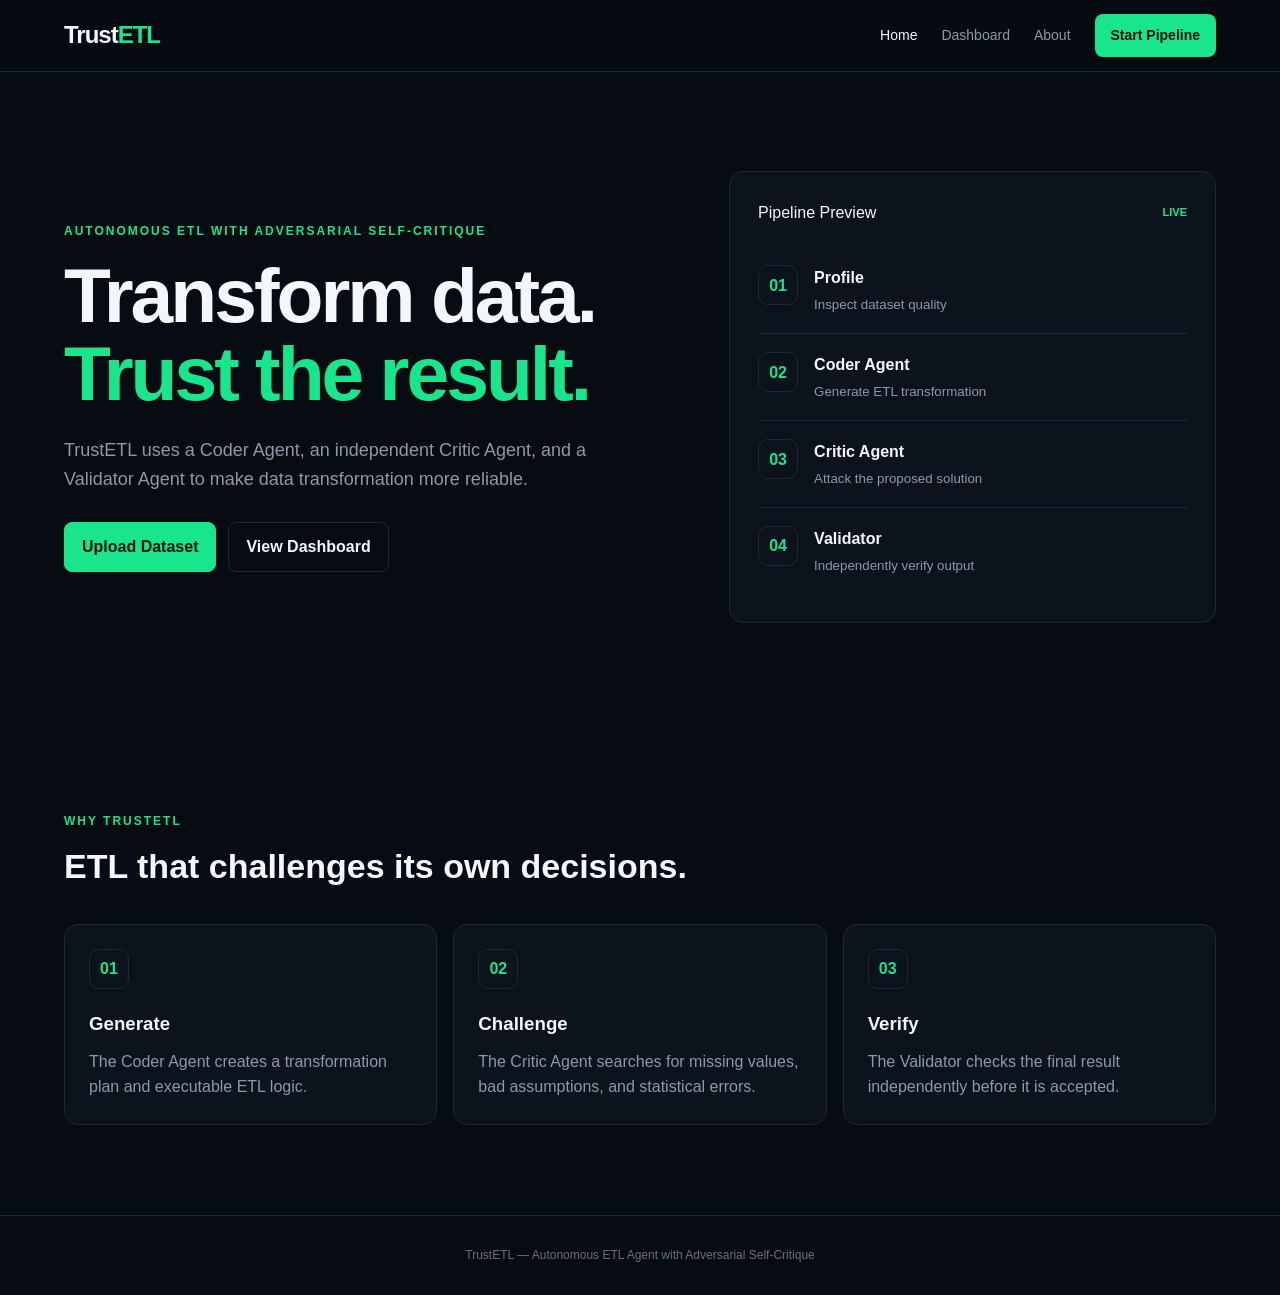
==== index.html @ 8226a9a9 "EDI project Frontend" ====
<!DOCTYPE html>
<html lang="en">
<head>
    <meta charset="UTF-8">
    <meta name="viewport" content="width=device-width, initial-scale=1.0">
    <title>TrustETL | Home</title>
    <link rel="stylesheet" href="css/style.css">
</head>
<body>
    <nav class="navbar">
        <a class="brand" href="index.html">Trust<span>ETL</span></a>
        <div class="nav-links">
            <a href="index.html" class="active">Home</a>
            <a href="dashboard.html">Dashboard</a>
            <a href="about.html">About</a>
            <a href="upload.html" class="nav-button">Start Pipeline</a>
        </div>
    </nav>

    <main class="container">
        <section class="hero">
            <div class="hero-content">
                <p class="eyebrow">AUTONOMOUS ETL WITH ADVERSARIAL SELF-CRITIQUE</p>
                <h1>Transform data.<br><span>Trust the result.</span></h1>
                <p class="hero-text">
                    TrustETL uses a Coder Agent, an independent Critic Agent,
                    and a Validator Agent to make data transformation more reliable.
                </p>
                <div class="button-row">
                    <a href="upload.html" class="button primary">Upload Dataset</a>
                    <a href="dashboard.html" class="button secondary">View Dashboard</a>
                </div>
            </div>

            <div class="pipeline-preview card">
                <div class="card-header">
                    <span>Pipeline Preview</span>
                    <span class="status-dot">LIVE</span>
                </div>
                <div class="pipeline-step">
                    <span class="step-number">01</span>
                    <div><strong>Profile</strong><small>Inspect dataset quality</small></div>
                </div>
                <div class="pipeline-step">
                    <span class="step-number">02</span>
                    <div><strong>Coder Agent</strong><small>Generate ETL transformation</small></div>
                </div>
                <div class="pipeline-step">
                    <span class="step-number">03</span>
                    <div><strong>Critic Agent</strong><small>Attack the proposed solution</small></div>
                </div>
                <div class="pipeline-step">
                    <span class="step-number">04</span>
                    <div><strong>Validator</strong><small>Independently verify output</small></div>
                </div>
            </div>
        </section>

        <section class="section">
            <div class="section-heading">
                <p class="eyebrow">WHY TRUSTETL</p>
                <h2>ETL that challenges its own decisions.</h2>
            </div>
            <div class="feature-grid">
                <article class="card feature-card">
                    <div class="icon">01</div>
                    <h3>Generate</h3>
                    <p>The Coder Agent creates a transformation plan and executable ETL logic.</p>
                </article>
                <article class="card feature-card">
                    <div class="icon">02</div>
                    <h3>Challenge</h3>
                    <p>The Critic Agent searches for missing values, bad assumptions, and statistical errors.</p>
                </article>
                <article class="card feature-card">
                    <div class="icon">03</div>
                    <h3>Verify</h3>
                    <p>The Validator checks the final result independently before it is accepted.</p>
                </article>
            </div>
        </section>
    </main>

    <footer class="footer">TrustETL — Autonomous ETL Agent with Adversarial Self-Critique</footer>
    <script src="js/script.js"></script>
</body>
</html>
---- css/style.css ----
/* =========================================================
   TrustETL - Main Stylesheet
   Human-readable student project version
   ========================================================= */

/* ---------- Basic reset ---------- */
* {
    box-sizing: border-box;
    margin: 0;
    padding: 0;
}

:root {
    --background: #070b12;
    --surface: #0d131d;
    --surface-light: #111a26;
    --border: #1d2938;
    --text: #f3f7fb;
    --muted: #8c99a8;
    --accent: #19e68c;
    --accent-dark: #0d9f61;
    --danger: #ff5f67;
    --warning: #f5bd4f;
}

body {
    background: var(--background);
    color: var(--text);
    font-family: Arial, Helvetica, sans-serif;
    line-height: 1.6;
}

a {
    color: inherit;
    text-decoration: none;
}

button,
input {
    font: inherit;
}

/* ---------- Navigation ---------- */
.navbar {
    min-height: 72px;
    padding: 0 5%;
    border-bottom: 1px solid var(--border);
    display: flex;
    align-items: center;
    justify-content: space-between;
    background: rgba(7, 11, 18, 0.96);
    position: sticky;
    top: 0;
    z-index: 10;
}

.brand {
    font-size: 24px;
    font-weight: 800;
    letter-spacing: -1px;
}

.brand span {
    color: var(--accent);
}

.nav-links {
    display: flex;
    align-items: center;
    gap: 24px;
}

.nav-links a {
    color: var(--muted);
    font-size: 14px;
}

.nav-links a:hover,
.nav-links a.active {
    color: var(--text);
}

.nav-links .nav-button {
    color: #03130c;
    background: var(--accent);
    padding: 10px 16px;
    border-radius: 8px;
    font-weight: 700;
}

/* ---------- General layout ---------- */
.container {
    width: min(1180px, 90%);
    margin: 0 auto;
}

.container.narrow {
    width: min(900px, 90%);
}

.hero {
    min-height: 650px;
    display: grid;
    grid-template-columns: 1.1fr 0.9fr;
    align-items: center;
    gap: 70px;
}

.hero h1,
.page-hero h1 {
    font-size: clamp(44px, 6vw, 78px);
    line-height: 1.02;
    letter-spacing: -3px;
    margin: 14px 0 24px;
}

.hero h1 span {
    color: var(--accent);
}

.hero-text {
    max-width: 650px;
    color: var(--muted);
    font-size: 18px;
}

.eyebrow {
    color: var(--accent);
    font-size: 12px;
    font-weight: 800;
    letter-spacing: 2px;
}

.button-row {
    display: flex;
    flex-wrap: wrap;
    gap: 12px;
    margin-top: 28px;
}

.button {
    display: inline-flex;
    align-items: center;
    justify-content: center;
    border: 1px solid var(--border);
    border-radius: 8px;
    padding: 11px 17px;
    cursor: pointer;
    font-weight: 700;
    transition: 0.2s ease;
}

.button:hover {
    transform: translateY(-1px);
}

.button.primary {
    background: var(--accent);
    color: #03130c;
    border-color: var(--accent);
}

.button.secondary {
    background: transparent;
    color: var(--text);
}

.button.disabled {
    opacity: 0.45;
    pointer-events: none;
}

.card {
    background: var(--surface);
    border: 1px solid var(--border);
    border-radius: 14px;
    padding: 24px;
}

.card h2,
.card h3 {
    margin-bottom: 10px;
}

.muted {
    color: var(--muted);
}

.section {
    margin: 90px 0;
}

.section-heading {
    margin-bottom: 30px;
}

.section-heading h2 {
    font-size: 34px;
    margin-top: 8px;
}

/* ---------- Home page ---------- */
.pipeline-preview {
    padding: 28px;
}

.card-header {
    display: flex;
    justify-content: space-between;
    align-items: center;
    gap: 16px;
    margin-bottom: 22px;
}

.status-dot {
    color: var(--accent);
    font-size: 11px;
    font-weight: 800;
}

.pipeline-step {
    display: flex;
    gap: 16px;
    padding: 18px 0;
    border-bottom: 1px solid var(--border);
}

.pipeline-step:last-child {
    border-bottom: 0;
}

.pipeline-step small,
.mini-status small,
.check-row small,
.lineage-item small {
    display: block;
    color: var(--muted);
    margin-top: 3px;
}

.step-number,
.icon,
.flow-icon,
.lineage-number {
    width: 40px;
    height: 40px;
    flex: 0 0 40px;
    border: 1px solid var(--border);
    border-radius: 10px;
    display: grid;
    place-items: center;
    color: var(--accent);
    font-weight: 800;
}

.stats-grid {
    display: grid;
    grid-template-columns: repeat(4, 1fr);
    gap: 14px;
}

.stat-card {
    padding: 24px;
    border: 1px solid var(--border);
    border-radius: 12px;
    background: var(--surface);
}

.stat-card strong {
    display: block;
    font-size: 30px;
    margin-bottom: 4px;
}

.stat-card span {
    color: var(--muted);
    font-size: 13px;
}

.feature-grid {
    display: grid;
    grid-template-columns: repeat(3, 1fr);
    gap: 16px;
}

.feature-card .icon {
    margin-bottom: 20px;
}

.feature-card p {
    color: var(--muted);
}

/* ---------- Dashboard ---------- */
.dashboard-layout {
    display: grid;
    grid-template-columns: 230px 1fr;
    min-height: calc(100vh - 72px);
}

.sidebar {
    padding: 30px 18px;
    border-right: 1px solid var(--border);
    background: #090e16;
}

.sidebar-label {
    color: #5f6b79;
    font-size: 10px;
    font-weight: 800;
    letter-spacing: 1.5px;
    margin: 20px 10px 8px;
}

.sidebar-link {
    display: block;
    padding: 10px 12px;
    color: var(--muted);
    border-radius: 7px;
    font-size: 14px;
}

.sidebar-link:hover,
.sidebar-link.active {
    color: var(--text);
    background: var(--surface-light);
}

.sidebar-link.active {
    box-shadow: inset 2px 0 var(--accent);
}

.dashboard-content {
    width: min(1200px, 100%);
    padding: 40px;
}

.page-title {
    display: flex;
    align-items: center;
    justify-content: space-between;
    gap: 20px;
    margin-bottom: 30px;
}

.page-title h1 {
    font-size: 36px;
    margin-top: 4px;
}

.two-column {
    display: grid;
    grid-template-columns: repeat(2, 1fr);
    gap: 16px;
    margin: 24px 0;
}

.progress {
    height: 7px;
    background: #182230;
    border-radius: 20px;
    overflow: hidden;
    margin: 18px 0 8px;
}

.progress-bar {
    height: 100%;
    background: var(--accent);
}

.badge {
    display: inline-block;
    padding: 4px 8px;
    border-radius: 5px;
    font-size: 10px;
    font-weight: 800;
    letter-spacing: 0.5px;
}

.badge.success {
    background: rgba(25, 230, 140, 0.12);
    color: var(--accent);
}

.badge.warning {
    background: rgba(245, 189, 79, 0.12);
    color: var(--warning);
}

.badge.danger {
    background: rgba(255, 95, 103, 0.12);
    color: var(--danger);
}

.text-link {
    color: var(--accent);
    font-weight: 700;
    font-size: 13px;
}

.mini-status,
.check-row,
.activity-row,
.result-row {
    display: flex;
    align-items: center;
    gap: 12px;
    padding: 13px 0;
    border-bottom: 1px solid var(--border);
}

.mini-status:last-child,
.check-row:last-child,
.activity-row:last-child {
    border-bottom: 0;
}

.status-check,
.check-row > span {
    color: var(--accent);
    font-weight: 800;
}

.activity-row time {
    margin-left: auto;
    color: var(--muted);
    font-size: 12px;
}

.activity-row > span {
    color: var(--accent);
}

/* ---------- Tables ---------- */
.table-wrap {
    overflow-x: auto;
}

table {
    width: 100%;
    border-collapse: collapse;
}

th,
td {
    padding: 14px 10px;
    text-align: left;
    border-bottom: 1px solid var(--border);
    white-space: nowrap;
}

th {
    color: var(--muted);
    font-size: 11px;
    text-transform: uppercase;
    letter-spacing: 0.8px;
}

td small {
    color: var(--muted);
}

/* ---------- Upload ---------- */
.page-hero {
    text-align: center;
    padding: 80px 0 40px;
}

.page-hero h1 {
    font-size: 58px;
}

.page-hero > p:last-child {
    color: var(--muted);
    font-size: 17px;
}

.upload-card {
    margin-bottom: 80px;
}

.drop-zone {
    border: 1px dashed #344254;
    border-radius: 12px;
    text-align: center;
    padding: 70px 30px;
    transition: 0.2s ease;
}

.drop-zone.dragging,
.drop-zone:hover {
    border-color: var(--accent);
    background: rgba(25, 230, 140, 0.03);
}

.upload-icon {
    font-size: 40px;
    color: var(--accent);
    margin-bottom: 10px;
}

.drop-zone p {
    color: var(--muted);
}

.file-help {
    margin-top: 20px;
    font-size: 12px;
}

.selected-file {
    display: flex;
    justify-content: space-between;
    align-items: center;
    margin-top: 18px;
    padding: 15px;
    border: 1px solid var(--border);
    border-radius: 8px;
}

.selected-file small {
    display: block;
    color: var(--muted);
}

.hidden {
    display: none !important;
}

/* ---------- Pipeline ---------- */
.pipeline-card {
    max-width: 800px;
}

.flow-step {
    display: flex;
    align-items: center;
    gap: 18px;
}

.flow-step strong {
    display: block;
    font-size: 17px;
}

.flow-step small {
    color: var(--muted);
}

.flow-line {
    width: 2px;
    height: 28px;
    background: var(--border);
    margin-left: 19px;
}

.decision {
    display: flex;
    align-items: center;
    gap: 10px;
    margin: 20px 0;
    padding-left: 58px;
    flex-wrap: wrap;
    color: var(--muted);
}

/* ---------- Code ---------- */
.code-block {
    background: #060a10;
    border: 1px solid var(--border);
    border-radius: 9px;
    padding: 22px;
    overflow-x: auto;
    color: #d9e5ef;
    font-family: Consolas, "Courier New", monospace;
    font-size: 13px;
    line-height: 1.8;
}

/* ---------- Critic ---------- */
.issue {
    border: 1px solid var(--border);
    border-radius: 10px;
    padding: 18px;
    margin-top: 12px;
}

.issue.high {
    border-left: 3px solid var(--danger);
}

.issue.medium {
    border-left: 3px solid var(--warning);
}

.issue h3 {
    margin-top: 10px;
}

.issue p {
    color: var(--muted);
}

/* ---------- Validator ---------- */
.validation-grid {
    display: grid;
    grid-template-columns: 0.8fr 1.2fr;
    gap: 16px;
}

.validation-score {
    display: flex;
    flex-direction: column;
    justify-content: center;
    min-height: 250px;
}

.validation-score strong {
    font-size: 70px;
    color: var(--accent);
    line-height: 1;
    margin: 20px 0;
}

/* ---------- Lineage ---------- */
.lineage {
    max-width: 800px;
}

.lineage-item {
    display: flex;
    align-items: center;
    gap: 18px;
}

.lineage-item.final .lineage-number {
    border-color: var(--accent);
    background: rgba(25, 230, 140, 0.08);
}

.lineage-arrow {
    color: #506071;
    margin: 10px 0 10px 17px;
}

/* ---------- Report ---------- */
.report-header {
    display: flex;
    justify-content: space-between;
    align-items: center;
}

.report-score {
    text-align: center;
}

.report-score strong {
    display: block;
    font-size: 50px;
    color: var(--accent);
    line-height: 1;
}

.report-score span {
    color: var(--muted);
    font-size: 12px;
}

.clean-list {
    list-style: none;
}

.clean-list li {
    padding: 10px 0;
    border-bottom: 1px solid var(--border);
}

.clean-list li::before {
    content: "✓";
    color: var(--accent);
    margin-right: 10px;
}

.result-row:last-child {
    border-bottom: 0;
}

.result-row strong {
    margin-left: auto;
    color: var(--accent);
}

/* ---------- Footer ---------- */
.footer {
    padding: 30px 5%;
    text-align: center;
    color: #657180;
    border-top: 1px solid var(--border);
    margin-top: 70px;
    font-size: 12px;
}

/* ---------- Responsive design ---------- */
@media (max-width: 900px) {
    .hero,
    .two-column,
    .validation-grid {
        grid-template-columns: 1fr;
    }

    .stats-grid {
        grid-template-columns: repeat(2, 1fr);
    }

    .feature-grid {
        grid-template-columns: 1fr;
    }

    .dashboard-layout {
        grid-template-columns: 1fr;
    }

    .sidebar {
        display: none;
    }

    .dashboard-content {
        padding: 28px 5%;
    }
}

@media (max-width: 600px) {
    .navbar {
        padding: 14px 5%;
        align-items: flex-start;
    }

    .nav-links {
        gap: 10px;
        flex-wrap: wrap;
        justify-content: flex-end;
    }

    .nav-links a:not(.nav-button) {
        display: none;
    }

    .hero {
        min-height: auto;
        padding: 70px 0;
    }

    .hero h1,
    .page-hero h1 {
        font-size: 45px;
    }

    .stats-grid {
        grid-template-columns: 1fr 1fr;
    }

    .page-title {
        align-items: flex-start;
        flex-direction: column;
    }

    .report-header {
        align-items: flex-start;
        flex-direction: column;
        gap: 25px;
    }
}

/* ---------- Print ---------- */
@media print {
    .navbar,
    .sidebar,
    .button,
    .footer {
        display: none !important;
    }

    .dashboard-layout {
        display: block;
    }

    .dashboard-content {
        padding: 0;
    }

    body {
        background: white;
        color: black;
    }

    .card,
    .stat-card {
        border-color: #ddd;
        background: white;
    }
}
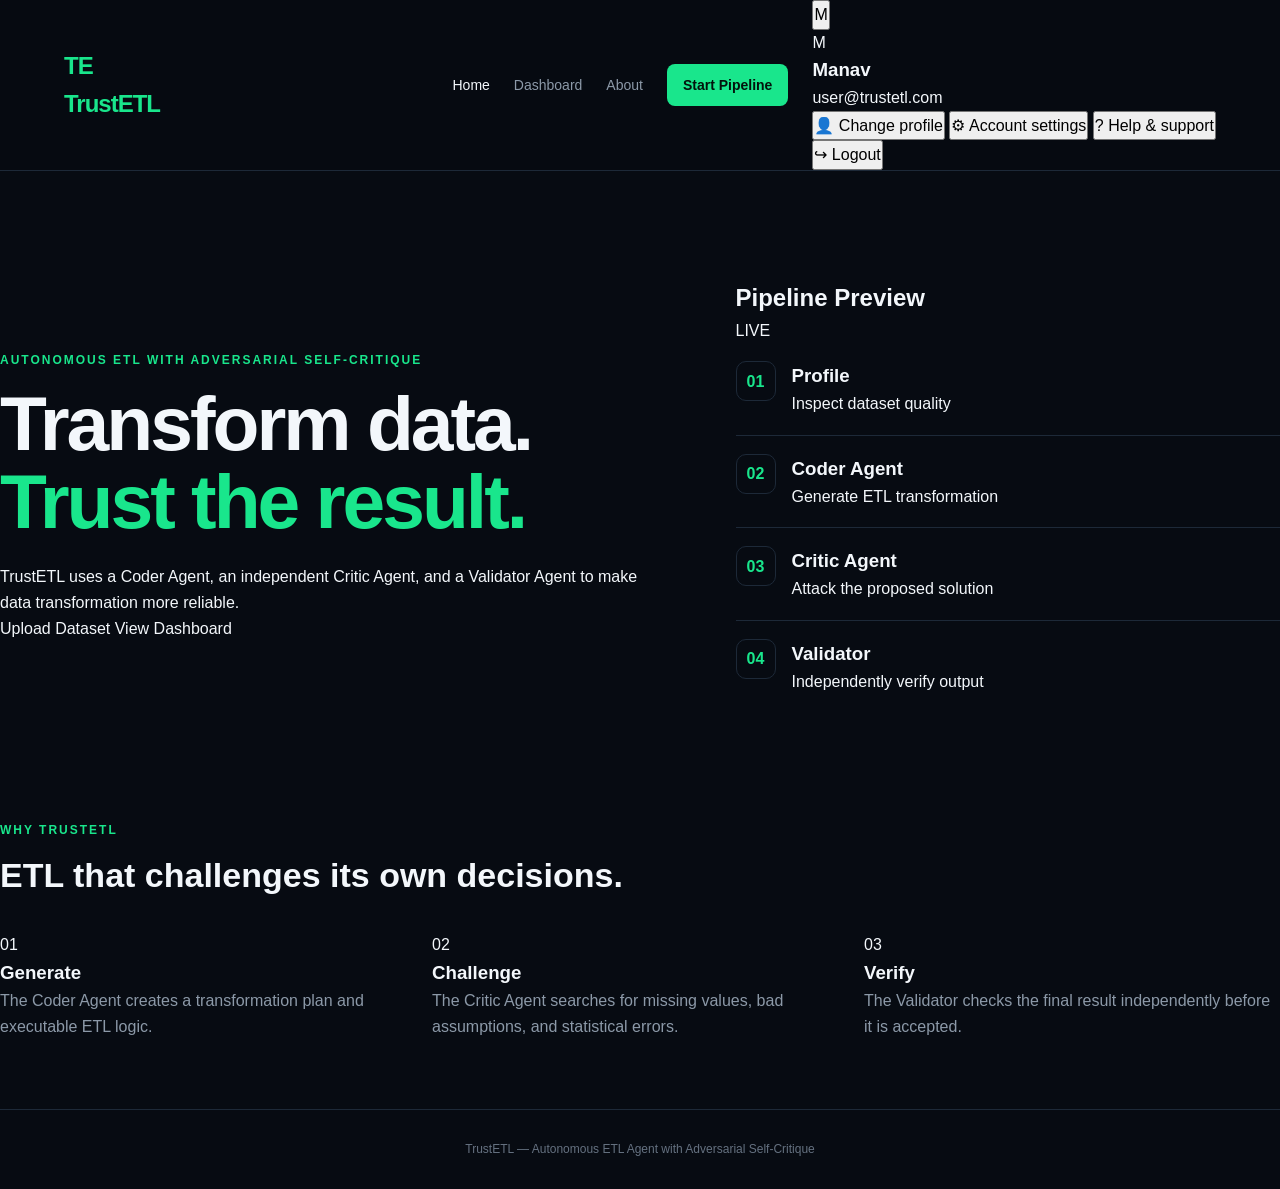
==== commit c9d13066: "Revamp Navbar and Enhance Main Page Layout for Improved User Experience" ====
--- a/index.html
+++ b/index.html
@@ -1,87 +1,476 @@
 <!DOCTYPE html>
 <html lang="en">
+
 <head>
     <meta charset="UTF-8">
     <meta name="viewport" content="width=device-width, initial-scale=1.0">
+
     <title>TrustETL | Home</title>
+
     <link rel="stylesheet" href="css/style.css">
 </head>
+
 <body>
-    <nav class="navbar">
-        <a class="brand" href="index.html">Trust<span>ETL</span></a>
-        <div class="nav-links">
-            <a href="index.html" class="active">Home</a>
-            <a href="dashboard.html">Dashboard</a>
-            <a href="about.html">About</a>
-            <a href="upload.html" class="nav-button">Start Pipeline</a>
-        </div>
-    </nav>
-
-    <main class="container">
+
+    
+
+   <div class="ai-background">
+
+    <div class="bg-grid"></div>
+
+    <div class="bg-orb orb-one"></div>
+    <div class="bg-orb orb-two"></div>
+
+    <div class="data-particle particle-1"></div>
+    <div class="data-particle particle-2"></div>
+    <div class="data-particle particle-3"></div>
+    <div class="data-particle particle-4"></div>
+    <div class="data-particle particle-5"></div>
+    <div class="data-particle particle-6"></div>
+    <div class="data-particle particle-7"></div>
+    <div class="data-particle particle-8"></div>
+
+</div>
+    <!-- ================================
+         NAVBAR
+    ================================= -->
+
+    <header class="navbar">
+
+        <!-- TRUSTETL LOGO -->
+
+        <a href="index.html" class="brand">
+
+            <div class="brand-logo">
+                <span>TE</span>
+            </div>
+
+            <span class="brand-name">
+                TrustETL
+            </span>
+
+        </a>
+
+
+        <!-- NAVIGATION -->
+
+        <nav class="nav-links">
+
+            <a href="index.html" class="active">
+                Home
+            </a>
+
+            <a href="dashboard.html">
+                Dashboard
+            </a>
+
+            <a href="about.html">
+                About
+            </a>
+
+            <a href="upload.html" class="nav-button">
+                Start Pipeline
+            </a>
+
+
+            <!-- PROFILE -->
+
+            <div class="profile-container">
+
+                <button
+                    class="profile-button"
+                    id="profileButton"
+                    aria-label="Open profile">
+
+                    M
+
+                </button>
+
+
+                <!-- PROFILE DROPDOWN -->
+
+                <div
+                    class="profile-menu"
+                    id="profileMenu">
+
+                    <div class="profile-header">
+
+                        <div
+                            class="profile-large"
+                            id="profileLarge">
+
+                            M
+
+                        </div>
+
+
+                        <div class="profile-details">
+
+                            <h3 id="profileName">
+                                Manav
+                            </h3>
+
+                            <p id="profileEmail">
+                                user@trustetl.com
+                            </p>
+
+                        </div>
+
+                    </div>
+
+
+                    <div class="menu-divider"></div>
+
+
+                    <!-- CHANGE PROFILE -->
+
+                    <button
+                        class="profile-item"
+                        id="changeProfile">
+
+                        <span class="item-icon">
+                            👤
+                        </span>
+
+                        <span>
+                            Change profile
+                        </span>
+
+                    </button>
+
+
+                    <!-- ACCOUNT SETTINGS -->
+
+                    <button
+                        class="profile-item"
+                        id="accountSettings">
+
+                        <span class="item-icon">
+                            ⚙
+                        </span>
+
+                        <span>
+                            Account settings
+                        </span>
+
+                    </button>
+
+
+                    <!-- HELP -->
+
+                    <button
+                        class="profile-item"
+                        id="helpSupport">
+
+                        <span class="item-icon">
+                            ?
+                        </span>
+
+                        <span>
+                            Help & support
+                        </span>
+
+                    </button>
+
+
+                    <div class="menu-divider"></div>
+
+
+                    <!-- LOGOUT -->
+
+                    <button
+                        class="profile-item logout"
+                        id="logoutButton">
+
+                        <span class="item-icon">
+                            ↪
+                        </span>
+
+                        <span>
+                            Logout
+                        </span>
+
+                    </button>
+
+                </div>
+
+
+                <!-- PROFILE IMAGE INPUT -->
+
+                <input
+                    type="file"
+                    id="profileImageInput"
+                    accept="image/png,image/jpeg,image/jpg,image/webp"
+                    hidden>
+
+            </div>
+
+        </nav>
+
+    </header>
+
+
+    <!-- ================================
+         MAIN
+    ================================= -->
+
+    <main class="main-container">
+
+
+        <!-- HERO -->
+
         <section class="hero">
+
             <div class="hero-content">
-                <p class="eyebrow">AUTONOMOUS ETL WITH ADVERSARIAL SELF-CRITIQUE</p>
-                <h1>Transform data.<br><span>Trust the result.</span></h1>
-                <p class="hero-text">
-                    TrustETL uses a Coder Agent, an independent Critic Agent,
-                    and a Validator Agent to make data transformation more reliable.
+
+                <p class="eyebrow">
+                    AUTONOMOUS ETL WITH ADVERSARIAL SELF-CRITIQUE
                 </p>
-                <div class="button-row">
-                    <a href="upload.html" class="button primary">Upload Dataset</a>
-                    <a href="dashboard.html" class="button secondary">View Dashboard</a>
-                </div>
-            </div>
-
-            <div class="pipeline-preview card">
-                <div class="card-header">
-                    <span>Pipeline Preview</span>
-                    <span class="status-dot">LIVE</span>
-                </div>
+
+
+                <h1>
+
+                    Transform data.
+                    <br>
+
+                    <span>
+                        Trust the result.
+                    </span>
+
+                </h1>
+
+
+                <p class="hero-description">
+
+                    TrustETL uses a Coder Agent,
+                    an independent Critic Agent,
+                    and a Validator Agent to make
+                    data transformation more reliable.
+
+                </p>
+
+
+                <div class="hero-buttons">
+
+                    <a
+                        href="upload.html"
+                        class="primary-button">
+
+                        Upload Dataset
+
+                    </a>
+
+
+                    <a
+                        href="dashboard.html"
+                        class="secondary-button">
+
+                        View Dashboard
+
+                    </a>
+
+                </div>
+
+            </div>
+
+
+            <!-- PIPELINE -->
+
+            <div class="pipeline-card">
+
+                <div class="pipeline-header">
+
+                    <h2>
+                        Pipeline Preview
+                    </h2>
+
+                    <span class="live-status">
+                        LIVE
+                    </span>
+
+                </div>
+
+
                 <div class="pipeline-step">
-                    <span class="step-number">01</span>
-                    <div><strong>Profile</strong><small>Inspect dataset quality</small></div>
-                </div>
+
+                    <div class="step-number">
+                        01
+                    </div>
+
+                    <div class="step-content">
+
+                        <h3>
+                            Profile
+                        </h3>
+
+                        <p>
+                            Inspect dataset quality
+                        </p>
+
+                    </div>
+
+                </div>
+
+
                 <div class="pipeline-step">
-                    <span class="step-number">02</span>
-                    <div><strong>Coder Agent</strong><small>Generate ETL transformation</small></div>
-                </div>
+
+                    <div class="step-number">
+                        02
+                    </div>
+
+                    <div class="step-content">
+
+                        <h3>
+                            Coder Agent
+                        </h3>
+
+                        <p>
+                            Generate ETL transformation
+                        </p>
+
+                    </div>
+
+                </div>
+
+
                 <div class="pipeline-step">
-                    <span class="step-number">03</span>
-                    <div><strong>Critic Agent</strong><small>Attack the proposed solution</small></div>
-                </div>
+
+                    <div class="step-number">
+                        03
+                    </div>
+
+                    <div class="step-content">
+
+                        <h3>
+                            Critic Agent
+                        </h3>
+
+                        <p>
+                            Attack the proposed solution
+                        </p>
+
+                    </div>
+
+                </div>
+
+
                 <div class="pipeline-step">
-                    <span class="step-number">04</span>
-                    <div><strong>Validator</strong><small>Independently verify output</small></div>
-                </div>
-            </div>
+
+                    <div class="step-number">
+                        04
+                    </div>
+
+                    <div class="step-content">
+
+                        <h3>
+                            Validator
+                        </h3>
+
+                        <p>
+                            Independently verify output
+                        </p>
+
+                    </div>
+
+                </div>
+
+            </div>
+
         </section>
 
-        <section class="section">
+
+        <!-- FEATURES -->
+
+        <section class="features-section">
+
             <div class="section-heading">
-                <p class="eyebrow">WHY TRUSTETL</p>
-                <h2>ETL that challenges its own decisions.</h2>
-            </div>
+
+                <p class="eyebrow">
+                    WHY TRUSTETL
+                </p>
+
+                <h2>
+                    ETL that challenges its own decisions.
+                </h2>
+
+            </div>
+
+
             <div class="feature-grid">
-                <article class="card feature-card">
-                    <div class="icon">01</div>
-                    <h3>Generate</h3>
-                    <p>The Coder Agent creates a transformation plan and executable ETL logic.</p>
-                </article>
-                <article class="card feature-card">
-                    <div class="icon">02</div>
-                    <h3>Challenge</h3>
-                    <p>The Critic Agent searches for missing values, bad assumptions, and statistical errors.</p>
-                </article>
-                <article class="card feature-card">
-                    <div class="icon">03</div>
-                    <h3>Verify</h3>
-                    <p>The Validator checks the final result independently before it is accepted.</p>
-                </article>
-            </div>
+
+                <div class="feature-card">
+
+                    <div class="feature-number">
+                        01
+                    </div>
+
+                    <h3>
+                        Generate
+                    </h3>
+
+                    <p>
+                        The Coder Agent creates a transformation
+                        plan and executable ETL logic.
+                    </p>
+
+                </div>
+
+
+                <div class="feature-card">
+
+                    <div class="feature-number">
+                        02
+                    </div>
+
+                    <h3>
+                        Challenge
+                    </h3>
+
+                    <p>
+                        The Critic Agent searches for missing
+                        values, bad assumptions, and statistical errors.
+                    </p>
+
+                </div>
+
+
+                <div class="feature-card">
+
+                    <div class="feature-number">
+                        03
+                    </div>
+
+                    <h3>
+                        Verify
+                    </h3>
+
+                    <p>
+                        The Validator checks the final result
+                        independently before it is accepted.
+                    </p>
+
+                </div>
+
+            </div>
+
         </section>
+
     </main>
 
-    <footer class="footer">TrustETL — Autonomous ETL Agent with Adversarial Self-Critique</footer>
+
+    <!-- FOOTER -->
+
+    <footer class="footer">
+
+        TrustETL — Autonomous ETL Agent with Adversarial Self-Critique
+
+    </footer>
+
+
+    <!-- JAVASCRIPT -->
+
     <script src="js/script.js"></script>
+
 </body>
-</html>
+
+</html>
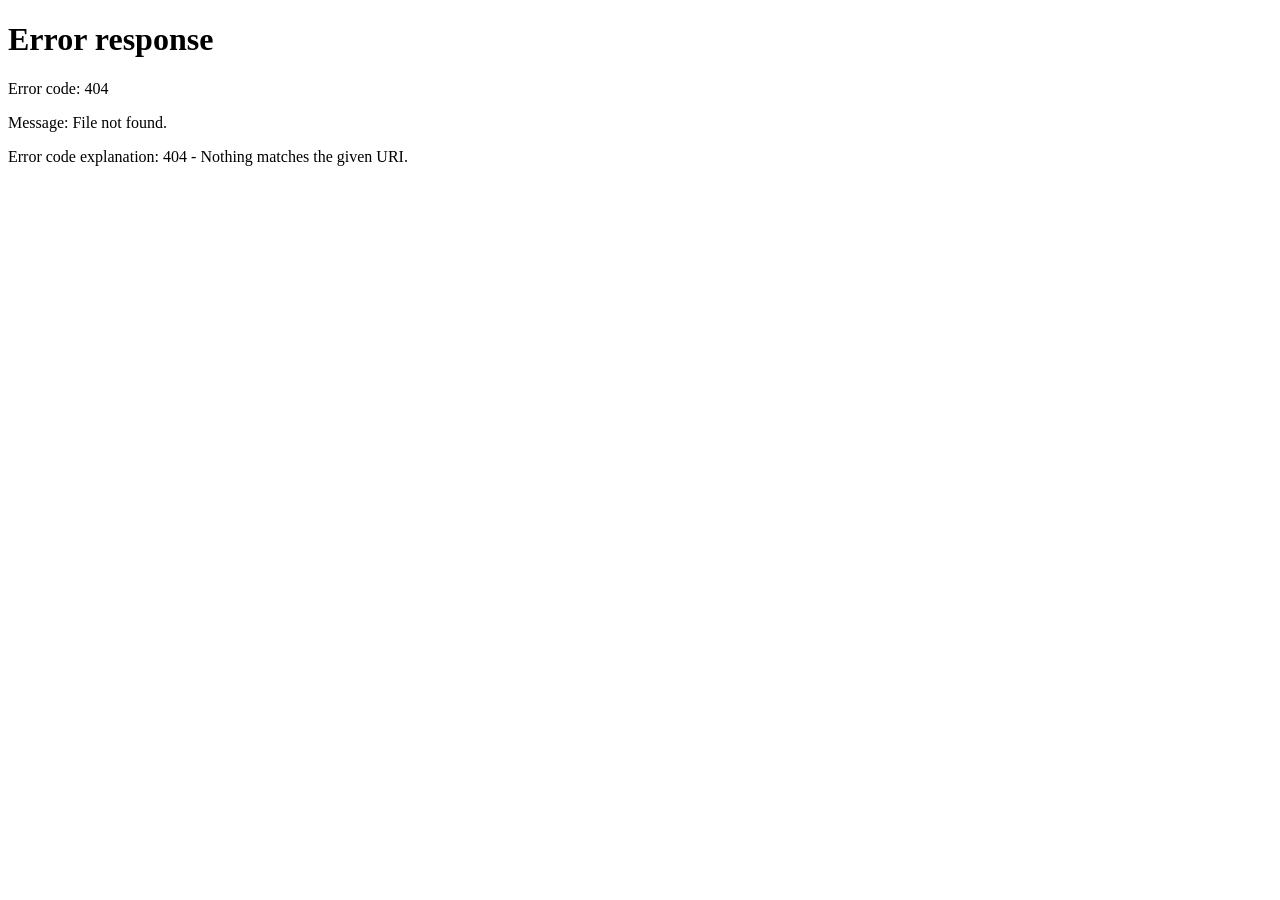
==== commit ee08cba2: "Update TrustETL interface" ====
--- a/index.html
+++ b/index.html
@@ -60,10 +60,6 @@
                 Home
             </a>
 
-            <a href="dashboard.html">
-                Dashboard
-            </a>
-
             <a href="about.html">
                 About
             </a>
@@ -260,15 +256,6 @@
 
                     </a>
 
-
-                    <a
-                        href="dashboard.html"
-                        class="secondary-button">
-
-                        View Dashboard
-
-                    </a>
-
                 </div>
 
             </div>
--- a/css/style.css
+++ b/css/style.css
@@ -1,407 +1,4574 @@
+    /* =========================================================
+    TrustETL - Main Stylesheet
+    Human-readable student project version
+    ========================================================= */
+
+    /* ---------- Basic reset ---------- */
+    * {
+        box-sizing: border-box;
+        margin: 0;
+        padding: 0;
+    }
+
+    :root {
+        --background: #070b12;
+        --surface: #0d131d;
+        --surface-light: #111a26;
+        --border: #1d2938;
+
+        /* 1. The Clinical Scrub: Antiseptic Teal (Cleaning & Primary Accent) */
+        --accent: #008080;
+        --accent-hover: #009e9e;
+        --accent-dark: #005959;
+        --clinical-scrub: #008080;
+
+        /* 2. The Blank Slate: Sterile Gray-White (Clean Data & High Contrast Text) */
+        --text: #F5F5F7;
+        --blank-slate: #F5F5F7;
+        --muted: #8c99a8;
+
+        /* 3. The Raw Chaos: Muddy Charcoal (Pre-cleaned Data & Surface Accents) */
+        --raw-chaos: #3C3F41;
+
+        --danger: #ff5f67;
+        --warning: #f5bd4f;
+    }
+
+    body {
+        background: var(--background);
+        color: var(--text);
+        font-family: Arial, Helvetica, sans-serif;
+        line-height: 1.6;
+    }
+
+    a {
+        color: inherit;
+        text-decoration: none;
+    }
+
+    button,
+    input {
+        font: inherit;
+    }
+
+    /* ---------- Navigation ---------- */
+    .navbar {
+        min-height: 72px;
+        padding: 0 5% 0 76px;
+        border-bottom: 1px solid var(--border);
+        display: flex;
+        align-items: center;
+        justify-content: space-between;
+        background: rgba(7, 11, 18, 0.96);
+        position: sticky;
+        top: 0;
+        z-index: 100;
+    }
+
+    .brand {
+        font-size: 24px;
+        font-weight: 800;
+        letter-spacing: -1px;
+    }
+
+    .brand span {
+        color: var(--accent);
+    }
+
+    .nav-links {
+        display: flex;
+        align-items: center;
+        gap: 24px;
+    }
+
+    .nav-links a {
+        color: var(--muted);
+        font-size: 14px;
+    }
+
+    .nav-links a:hover,
+    .nav-links a.active {
+        color: var(--text);
+    }
+
+    .nav-links .nav-button {
+        color: #ffffff;
+        background: var(--accent);
+        padding: 10px 16px;
+        border-radius: 8px;
+        font-weight: 700;
+        transition: 0.2s ease;
+    }
+
+    .nav-links .nav-button:hover {
+        background: var(--accent-hover);
+    }
+
+    /* ---------- General layout ---------- */
+    .container {
+        width: min(1180px, 90%);
+        margin: 0 auto;
+    }
+
+    .container.narrow {
+        width: min(900px, 90%);
+    }
+
+    .hero {
+        min-height: 650px;
+        display: grid;
+        grid-template-columns: 1.1fr 0.9fr;
+        align-items: center;
+        gap: 70px;
+    }
+
+    .hero h1,
+    .page-hero h1 {
+        font-size: clamp(44px, 6vw, 78px);
+        line-height: 1.02;
+        letter-spacing: -3px;
+        margin: 14px 0 24px;
+    }
+
+    .hero h1 span {
+        color: var(--accent);
+    }
+
+    .hero-text {
+        max-width: 650px;
+        color: var(--muted);
+        font-size: 18px;
+    }
+
+    .eyebrow {
+        color: var(--accent);
+        font-size: 12px;
+        font-weight: 800;
+        letter-spacing: 2px;
+    }
+
+    .button-row {
+        display: flex;
+        flex-wrap: wrap;
+        gap: 12px;
+        margin-top: 28px;
+    }
+
+    .button {
+        display: inline-flex;
+        align-items: center;
+        justify-content: center;
+        border: 1px solid var(--border);
+        border-radius: 8px;
+        padding: 11px 17px;
+        cursor: pointer;
+        font-weight: 700;
+        transition: 0.2s ease;
+    }
+
+    .button:hover {
+        transform: translateY(-1px);
+    }
+
+    .button.primary {
+        background: var(--accent);
+        color: #ffffff;
+        border-color: var(--accent);
+    }
+
+    .button.primary:hover {
+        background: var(--accent-hover);
+        border-color: var(--accent-hover);
+    }
+
+    .button.secondary {
+        background: transparent;
+        color: var(--text);
+    }
+
+    .button.disabled {
+        opacity: 0.45;
+        pointer-events: none;
+    }
+
+    .card {
+        background: var(--surface);
+        border: 1px solid var(--border);
+        border-radius: 14px;
+        padding: 24px;
+    }
+
+    .card h2,
+    .card h3 {
+        margin-bottom: 10px;
+    }
+
+    .muted {
+        color: var(--muted);
+    }
+
+    .section {
+        margin: 90px 0;
+    }
+
+    .section-heading {
+        margin-bottom: 30px;
+    }
+
+    .section-heading h2 {
+        font-size: 34px;
+        margin-top: 8px;
+    }
+
+    /* ---------- Home page ---------- */
+    .pipeline-preview {
+        padding: 28px;
+    }
+
+    .card-header {
+        display: flex;
+        justify-content: space-between;
+        align-items: center;
+        gap: 16px;
+        margin-bottom: 22px;
+    }
+
+    .status-dot {
+        color: var(--accent);
+        font-size: 11px;
+        font-weight: 800;
+    }
+
+    .pipeline-step {
+        display: flex;
+        gap: 16px;
+        padding: 18px 0;
+        border-bottom: 1px solid var(--border);
+    }
+
+    .pipeline-step:last-child {
+        border-bottom: 0;
+    }
+
+    .pipeline-step small,
+    .mini-status small,
+    .check-row small,
+    .lineage-item small {
+        display: block;
+        color: var(--muted);
+        margin-top: 3px;
+    }
+
+    .step-number,
+    .icon,
+    .flow-icon,
+    .lineage-number {
+        width: 40px;
+        height: 40px;
+        flex: 0 0 40px;
+        border: 1px solid var(--border);
+        border-radius: 10px;
+        display: grid;
+        place-items: center;
+        color: var(--accent);
+        font-weight: 800;
+    }
+
+    .stats-grid {
+        display: grid;
+        grid-template-columns: repeat(4, 1fr);
+        gap: 14px;
+    }
+
+    .stat-card {
+        padding: 24px;
+        border: 1px solid var(--border);
+        border-radius: 12px;
+        background: var(--surface);
+    }
+
+    .stat-card strong {
+        display: block;
+        font-size: 30px;
+        margin-bottom: 4px;
+    }
+
+    .stat-card span {
+        color: var(--muted);
+        font-size: 13px;
+    }
+
+    .feature-grid {
+        display: grid;
+        grid-template-columns: repeat(3, 1fr);
+        gap: 16px;
+    }
+
+    .feature-card .icon {
+        margin-bottom: 20px;
+    }
+
+    .feature-card p {
+        color: var(--muted);
+    }
+
+    /* ---------- Dashboard (Permanent sidebar removed from visible UI) ---------- */
+    .dashboard-layout {
+        display: block !important;
+        min-height: calc(100vh - 72px);
+        width: 100%;
+    }
+
+    .dashboard-layout > .sidebar,
+    aside.sidebar:not(.trustetl-drawer) {
+        display: none !important;
+    }
+
+    .dashboard-content {
+        width: min(1200px, 92%);
+        margin: 0 auto;
+        padding: 40px 20px;
+    }
+
+    .page-title {
+        display: flex;
+        align-items: center;
+        justify-content: space-between;
+        gap: 20px;
+        margin-bottom: 30px;
+    }
+
+    .page-title h1 {
+        font-size: 36px;
+        margin-top: 4px;
+    }
+
+    .two-column {
+        display: grid;
+        grid-template-columns: repeat(2, 1fr);
+        gap: 16px;
+        margin: 24px 0;
+    }
+
+    .progress {
+        height: 7px;
+        background: #182230;
+        border-radius: 20px;
+        overflow: hidden;
+        margin: 18px 0 8px;
+    }
+
+    .progress-bar {
+        height: 100%;
+        background: var(--accent);
+    }
+
+    .badge {
+        display: inline-block;
+        padding: 4px 8px;
+        border-radius: 5px;
+        font-size: 10px;
+        font-weight: 800;
+        letter-spacing: 0.5px;
+    }
+
+    .badge.success {
+        background: rgba(0, 128, 128, 0.16);
+        color: #00b3b3;
+    }
+
+    .badge.warning {
+        background: rgba(245, 189, 79, 0.12);
+        color: var(--warning);
+    }
+
+    .badge.danger {
+        background: rgba(255, 95, 103, 0.12);
+        color: var(--danger);
+    }
+
+    .text-link {
+        color: var(--accent);
+        font-weight: 700;
+        font-size: 13px;
+    }
+
+    .mini-status,
+    .check-row,
+    .activity-row,
+    .result-row {
+        display: flex;
+        align-items: center;
+        gap: 12px;
+        padding: 13px 0;
+        border-bottom: 1px solid var(--border);
+    }
+
+    .mini-status:last-child,
+    .check-row:last-child,
+    .activity-row:last-child {
+        border-bottom: 0;
+    }
+
+    .status-check,
+    .check-row > span {
+        color: var(--accent);
+        font-weight: 800;
+    }
+
+    .activity-row time {
+        margin-left: auto;
+        color: var(--muted);
+        font-size: 12px;
+    }
+
+    .activity-row > span {
+        color: var(--accent);
+    }
+
+    /* ---------- Tables ---------- */
+    .table-wrap {
+        overflow-x: auto;
+    }
+
+    table {
+        width: 100%;
+        border-collapse: collapse;
+    }
+
+    th,
+    td {
+        padding: 14px 10px;
+        text-align: left;
+        border-bottom: 1px solid var(--border);
+        white-space: nowrap;
+    }
+
+    th {
+        color: var(--muted);
+        font-size: 11px;
+        text-transform: uppercase;
+        letter-spacing: 0.8px;
+    }
+
+    td small {
+        color: var(--muted);
+    }
+
+    /* ---------- Upload ---------- */
+    .page-hero {
+        text-align: center;
+        padding: 80px 0 40px;
+    }
+
+    .page-hero h1 {
+        font-size: 58px;
+    }
+
+    .page-hero > p:last-child {
+        color: var(--muted);
+        font-size: 17px;
+    }
+
+    .upload-card {
+        margin-bottom: 80px;
+    }
+
+    .drop-zone {
+        border: 1px dashed #344254;
+        border-radius: 12px;
+        text-align: center;
+        padding: 70px 30px;
+        transition: 0.2s ease;
+    }
+
+    .drop-zone.dragging,
+    .drop-zone:hover {
+        border-color: var(--accent);
+        background: rgba(0, 128, 128, 0.06);
+    }
+
+    .upload-icon {
+        font-size: 40px;
+        color: var(--accent);
+        margin-bottom: 10px;
+    }
+
+    .drop-zone p {
+        color: var(--muted);
+    }
+
+    .file-help {
+        margin-top: 20px;
+        font-size: 12px;
+    }
+
+    .selected-file {
+        display: flex;
+        justify-content: space-between;
+        align-items: center;
+        margin-top: 18px;
+        padding: 15px;
+        border: 1px solid var(--border);
+        border-radius: 8px;
+    }
+
+    .selected-file small {
+        display: block;
+        color: var(--muted);
+    }
+
+    .hidden {
+        display: none !important;
+    }
+
+    /* ---------- Pipeline ---------- */
+    .pipeline-card {
+        max-width: 800px;
+    }
+
+    .flow-step {
+        display: flex;
+        align-items: center;
+        gap: 18px;
+    }
+
+    .flow-step strong {
+        display: block;
+        font-size: 17px;
+    }
+
+    .flow-step small {
+        color: var(--muted);
+    }
+
+    .flow-line {
+        width: 2px;
+        height: 28px;
+        background: var(--border);
+        margin-left: 19px;
+    }
+
+    .decision {
+        display: flex;
+        align-items: center;
+        gap: 10px;
+        margin: 20px 0;
+        padding-left: 58px;
+        flex-wrap: wrap;
+        color: var(--muted);
+    }
+
+    /* ---------- Code ---------- */
+    .code-block {
+        background: #060a10;
+        border: 1px solid var(--border);
+        border-radius: 9px;
+        padding: 22px;
+        overflow-x: auto;
+        color: #d9e5ef;
+        font-family: Consolas, "Courier New", monospace;
+        font-size: 13px;
+        line-height: 1.8;
+    }
+
+    /* ---------- Critic ---------- */
+    .issue {
+        border: 1px solid var(--border);
+        border-radius: 10px;
+        padding: 18px;
+        margin-top: 12px;
+    }
+
+    .issue.high {
+        border-left: 3px solid var(--danger);
+    }
+
+    .issue.medium {
+        border-left: 3px solid var(--warning);
+    }
+
+    .issue h3 {
+        margin-top: 10px;
+    }
+
+    .issue p {
+        color: var(--muted);
+    }
+
+    /* ---------- Validator ---------- */
+    .validation-grid {
+        display: grid;
+        grid-template-columns: 0.8fr 1.2fr;
+        gap: 16px;
+    }
+
+    .validation-score {
+        display: flex;
+        flex-direction: column;
+        justify-content: center;
+        min-height: 250px;
+    }
+
+    .validation-score strong {
+        font-size: 70px;
+        color: var(--accent);
+        line-height: 1;
+        margin: 20px 0;
+    }
+
+    /* ---------- Lineage ---------- */
+    .lineage {
+        max-width: 800px;
+    }
+
+    .lineage-item {
+        display: flex;
+        align-items: center;
+        gap: 18px;
+    }
+
+    .lineage-item.final .lineage-number {
+        border-color: var(--accent);
+        background: rgba(0, 128, 128, 0.15);
+    }
+
+    .lineage-arrow {
+        color: #506071;
+        margin: 10px 0 10px 17px;
+    }
+
+    /* ---------- Report ---------- */
+    .report-header {
+        display: flex;
+        justify-content: space-between;
+        align-items: center;
+    }
+
+    .report-score {
+        text-align: center;
+    }
+
+    .report-score strong {
+        display: block;
+        font-size: 50px;
+        color: var(--accent);
+        line-height: 1;
+    }
+
+    .report-score span {
+        color: var(--muted);
+        font-size: 12px;
+    }
+
+    .clean-list {
+        list-style: none;
+    }
+
+    .clean-list li {
+        padding: 10px 0;
+        border-bottom: 1px solid var(--border);
+    }
+
+    .clean-list li::before {
+        content: "✓";
+        color: var(--accent);
+        margin-right: 10px;
+    }
+
+    .result-row:last-child {
+        border-bottom: 0;
+    }
+
+    .result-row strong {
+        margin-left: auto;
+        color: var(--accent);
+    }
+
+    /* ---------- Footer ---------- */
+    .footer {
+        padding: 30px 5%;
+        text-align: center;
+        color: #657180;
+        border-top: 1px solid var(--border);
+        margin-top: 70px;
+        font-size: 12px;
+    }
+
+    /* ---------- Responsive design ---------- */
+    @media (max-width: 900px) {
+        .hero,
+        .two-column,
+        .validation-grid {
+            grid-template-columns: 1fr;
+        }
+
+        .stats-grid {
+            grid-template-columns: repeat(2, 1fr);
+        }
+
+        .feature-grid {
+            grid-template-columns: 1fr;
+        }
+
+        .dashboard-layout {
+            grid-template-columns: 1fr;
+        }
+
+        .sidebar {
+            display: none;
+        }
+
+        .dashboard-content {
+            padding: 28px 5%;
+        }
+    }
+
+    @media (max-width: 600px) {
+        .navbar {
+            padding: 14px 5%;
+            align-items: flex-start;
+        }
+
+        .nav-links {
+            gap: 10px;
+            flex-wrap: wrap;
+            justify-content: flex-end;
+        }
+
+        .nav-links a:not(.nav-button) {
+            display: none;
+        }
+
+        .hero {
+            min-height: auto;
+            padding: 70px 0;
+        }
+
+        .hero h1,
+        .page-hero h1 {
+            font-size: 45px;
+        }
+
+        .stats-grid {
+            grid-template-columns: 1fr 1fr;
+        }
+
+        .page-title {
+            align-items: flex-start;
+            flex-direction: column;
+        }
+
+        .report-header {
+            align-items: flex-start;
+            flex-direction: column;
+            gap: 25px;
+        }
+    }
+
+    /* ---------- Print ---------- */
+    @media print {
+        .navbar,
+        .sidebar,
+        .button,
+        .footer {
+            display: none !important;
+        }
+
+        .dashboard-layout {
+            display: block;
+        }
+
+        .dashboard-content {
+            padding: 0;
+        }
+
+        body {
+            background: white;
+            color: black;
+        }
+
+        .card,
+        .stat-card {
+            border-color: #ddd;
+            background: white;
+        }
+    }
+
+
+    /* =========================================================
+    NEW TRUSTETL HOME + PROFILE UI
+    These styles are added without removing the styles used
+    by dashboard, profiling, pipeline, validator, datasets,
+    lineage, upload, critic, report and about pages.
+    ========================================================= */
+
+    .main-container {
+        width: min(1180px, 90%);
+        margin: 0 auto;
+    }
+
+    /* ---------- Profile ---------- */
+    .profile-container {
+        position: relative;
+        margin-left: 4px;
+    }
+
+    .profile-button,
+    .profile-large {
+        width: 40px;
+        height: 40px;
+        border-radius: 50%;
+        display: grid;
+        place-items: center;
+        background: var(--surface-light);
+        border: 1px solid var(--border);
+        color: var(--text);
+        font-weight: 800;
+        cursor: pointer;
+        overflow: hidden;
+    }
+
+    .profile-button {
+        padding: 0;
+        transition: 0.2s ease;
+    }
+
+    .profile-button:hover {
+        border-color: var(--accent);
+        transform: translateY(-1px);
+    }
+
+    .profile-button img,
+    .profile-large img {
+        width: 100%;
+        height: 100%;
+        object-fit: cover;
+        display: block;
+    }
+
+    .profile-menu {
+        position: absolute;
+        top: calc(100% + 12px);
+        right: 0;
+        width: 270px;
+        padding: 12px;
+        background: #0d131d;
+        border: 1px solid var(--border);
+        border-radius: 14px;
+        box-shadow: 0 18px 45px rgba(0, 0, 0, 0.35);
+        display: none;
+        z-index: 100;
+    }
+
+    .profile-menu.show,
+    .profile-menu.open {
+        display: block;
+    }
+
+    .profile-header {
+        display: flex;
+        align-items: center;
+        gap: 12px;
+        padding: 8px;
+    }
+
+    .profile-large {
+        width: 46px;
+        height: 46px;
+        flex: 0 0 46px;
+        background: rgba(0, 128, 128, 0.18);
+        color: var(--accent);
+    }
+
+    .profile-details {
+        min-width: 0;
+    }
+
+    .profile-details h3 {
+        font-size: 15px;
+        margin: 0;
+        white-space: nowrap;
+        overflow: hidden;
+        text-overflow: ellipsis;
+    }
+
+    .profile-details p {
+        color: var(--muted);
+        font-size: 12px;
+        margin-top: 2px;
+    }
+
+    .menu-divider {
+        height: 1px;
+        background: var(--border);
+        margin: 8px 0;
+    }
+
+    .profile-item {
+        width: 100%;
+        display: flex;
+        align-items: center;
+        gap: 11px;
+        border: 0;
+        background: transparent;
+        color: var(--text);
+        padding: 11px 10px;
+        border-radius: 8px;
+        text-align: left;
+        cursor: pointer;
+        font-size: 13px;
+    }
+
+    .profile-item:hover {
+        background: var(--surface-light);
+    }
+
+    .item-icon {
+        width: 24px;
+        text-align: center;
+        color: var(--muted);
+    }
+
+    .profile-item.logout {
+        color: var(--danger);
+    }
+
+    .profile-item.logout .item-icon {
+        color: var(--danger);
+    }
+
+    /* ---------- New Home page ---------- */
+    .hero {
+        min-height: 650px;
+        display: grid;
+        grid-template-columns: 1.05fr 0.95fr;
+        align-items: center;
+        gap: 70px;
+        padding: 45px 0;
+    }
+
+    .hero-content {
+        max-width: 680px;
+    }
+
+    .hero h1 {
+        font-size: clamp(44px, 6vw, 76px);
+        line-height: 1.03;
+        letter-spacing: -3px;
+        margin: 14px 0 24px;
+    }
+
+    .hero h1 span {
+        color: var(--accent);
+    }
+
+    .hero-description {
+        max-width: 620px;
+        color: var(--muted);
+        font-size: 18px;
+        line-height: 1.75;
+    }
+
+    .hero-buttons {
+        display: flex;
+        flex-wrap: wrap;
+        gap: 12px;
+        margin-top: 30px;
+    }
+
+    .primary-button,
+    .secondary-button {
+        display: inline-flex;
+        align-items: center;
+        justify-content: center;
+        min-height: 44px;
+        padding: 11px 18px;
+        border-radius: 8px;
+        border: 1px solid var(--border);
+        font-weight: 700;
+        transition: 0.2s ease;
+    }
+
+    .primary-button {
+        background: var(--accent);
+        color: #ffffff;
+        border-color: var(--accent);
+    }
+
+    .primary-button:hover {
+        background: var(--accent-hover);
+        border-color: var(--accent-hover);
+    }
+
+    .secondary-button {
+        color: var(--text);
+        background: transparent;
+    }
+
+    .primary-button:hover,
+    .secondary-button:hover {
+        transform: translateY(-2px);
+    }
+
+    .pipeline-card {
+        background: var(--surface);
+        border: 1px solid var(--border);
+        border-radius: 16px;
+        padding: 28px;
+        max-width: none;
+        box-shadow: 0 20px 55px rgba(0, 0, 0, 0.18);
+    }
+
+    .pipeline-header {
+        display: flex;
+        justify-content: space-between;
+        align-items: center;
+        gap: 16px;
+        margin-bottom: 10px;
+    }
+
+    .pipeline-header h2 {
+        font-size: 20px;
+    }
+
+    .live-status {
+        color: var(--accent);
+        font-size: 10px;
+        font-weight: 800;
+        letter-spacing: 1.2px;
+    }
+
+    .pipeline-card .pipeline-step {
+        padding: 20px 0;
+    }
+
+    .step-content h3 {
+        font-size: 16px;
+        margin-bottom: 3px;
+    }
+
+    .step-content p {
+        color: var(--muted);
+        font-size: 13px;
+    }
+
+    .features-section {
+        padding: 30px 0 90px;
+    }
+
+    .feature-grid {
+        display: grid;
+        grid-template-columns: repeat(3, 1fr);
+        gap: 16px;
+    }
+
+    .feature-card {
+        padding: 26px;
+        background: var(--surface);
+        border: 1px solid var(--border);
+        border-radius: 14px;
+        transition: 0.2s ease;
+    }
+
+    .feature-card:hover {
+        transform: translateY(-4px);
+        border-color: #304052;
+    }
+
+    .feature-number {
+        color: var(--accent);
+        font-size: 12px;
+        font-weight: 800;
+        letter-spacing: 1px;
+        margin-bottom: 22px;
+    }
+
+    .feature-card h3 {
+        font-size: 20px;
+        margin-bottom: 9px;
+    }
+
+    .feature-card p {
+        color: var(--muted);
+        line-height: 1.7;
+    }
+
+    /* ---------- Keep old pages responsive ---------- */
+    @media (max-width: 900px) {
+        .hero {
+            grid-template-columns: 1fr;
+            gap: 35px;
+            padding: 55px 0;
+        }
+
+        .feature-grid {
+            grid-template-columns: 1fr;
+        }
+
+        .profile-menu {
+            right: -5px;
+        }
+    }
+
+    @media (max-width: 600px) {
+        .main-container {
+            width: 90%;
+        }
+
+        .hero h1 {
+            letter-spacing: -2px;
+        }
+
+        .hero-buttons {
+            flex-direction: column;
+        }
+
+        .primary-button,
+        .secondary-button {
+            width: 100%;
+        }
+
+        .profile-menu {
+            width: min(270px, calc(100vw - 30px));
+        }
+    }
+
+    /* TRUSTETL LOGO */
+
+    .brand {
+        display: flex;
+        align-items: center;
+        gap: 10px;
+        text-decoration: none;
+    }
+
+    .brand-logo {
+        width: 38px;
+        height: 38px;
+        display: flex;
+        align-items: center;
+        justify-content: center;
+        border-radius: 10px;
+        background: linear-gradient(135deg, #008080, #009e9e);
+        box-shadow: 0 4px 14px rgba(0, 128, 128, 0.35);
+    }
+
+    .brand-logo span {
+        color: white;
+        font-size: 13px;
+        font-weight: 800;
+    }
+
+    .brand-name {
+        color: white;
+        font-size: 20px;
+        font-weight: 700;
+    }
+
+    .brand-name span {
+        color: var(--accent);
+    }
+
+    /* =========================================================
+   TRUSTETL - ENHANCED PIPELINE
+   ========================================================= */
+
+.pipeline-overview {
+    margin-bottom: 20px;
+    padding: 22px 24px;
+}
+
+.pipeline-overview-header {
+    display: flex;
+    justify-content: space-between;
+    align-items: center;
+    gap: 20px;
+}
+
+.pipeline-overview h2 {
+    margin: 5px 0 0;
+    font-size: 20px;
+}
+
+.pipeline-label {
+    display: block;
+    font-size: 11px;
+    font-weight: 700;
+    letter-spacing: 1.2px;
+    text-transform: uppercase;
+    color: var(--accent);
+}
+
+.pipeline-progress-text {
+    text-align: right;
+}
+
+.pipeline-progress-text strong {
+    display: block;
+    font-size: 24px;
+}
+
+.pipeline-progress-text span {
+    font-size: 12px;
+    color: #94a3b8;
+}
+
+.pipeline-progress {
+    height: 7px;
+    background: rgba(255,255,255,0.08);
+    border-radius: 20px;
+    overflow: hidden;
+    margin-top: 18px;
+}
+
+.pipeline-progress-bar {
+    height: 100%;
+    width: 100%;
+    background: linear-gradient(90deg, #008080, #00b3b3);
+    border-radius: inherit;
+    animation: pipelineProgress 1.8s ease-out;
+}
+
+.pipeline-meta {
+    display: flex;
+    gap: 22px;
+    flex-wrap: wrap;
+    margin-top: 13px;
+    font-size: 12px;
+    color: #94a3b8;
+}
+
+
+/* Live status */
+
+.pipeline-live-badge {
+    animation: statusPulse 2s infinite;
+}
+
+.live-status {
+    display: flex;
+    align-items: center;
+    gap: 8px;
+    font-size: 12px;
+    color: #94a3b8;
+}
+
+.live-dot {
+    width: 8px;
+    height: 8px;
+    border-radius: 50%;
+    background: #22c55e;
+    box-shadow: 0 0 0 0 rgba(34,197,94,0.5);
+    animation: livePulse 1.8s infinite;
+}
+
+
+/* Pipeline card */
+
+.enhanced-pipeline {
+    padding: 25px;
+    overflow: hidden;
+}
+
+.pipeline-header {
+    display: flex;
+    justify-content: space-between;
+    align-items: center;
+    padding-bottom: 20px;
+    margin-bottom: 5px;
+    border-bottom: 1px solid rgba(255,255,255,0.06);
+}
+
+.pipeline-header h3 {
+    margin: 5px 0 0;
+}
+
+
+/* Enhanced steps */
+
+.enhanced-flow-step {
+    position: relative;
+    display: flex;
+    align-items: center;
+    gap: 16px;
+    padding: 17px;
+    margin: 5px 0;
+    border: 1px solid rgba(255,255,255,0.06);
+    border-radius: 14px;
+    background: rgba(255,255,255,0.025);
+    transition:
+        transform 0.25s ease,
+        border-color 0.25s ease,
+        background 0.25s ease,
+        box-shadow 0.25s ease;
+
+    animation: stepAppear 0.6s ease both;
+}
+
+.enhanced-flow-step:nth-of-type(1) {
+    animation-delay: 0.1s;
+}
+
+.enhanced-flow-step:nth-of-type(2) {
+    animation-delay: 0.25s;
+}
+
+.enhanced-flow-step:nth-of-type(3) {
+    animation-delay: 0.4s;
+}
+
+.enhanced-flow-step:nth-of-type(4) {
+    animation-delay: 0.55s;
+}
+
+.enhanced-flow-step:nth-of-type(5) {
+    animation-delay: 0.7s;
+}
+
+.enhanced-flow-step:hover {
+    transform: translateX(5px);
+    border-color: rgba(129,140,248,0.4);
+    background: rgba(99,102,241,0.07);
+    box-shadow: 0 8px 30px rgba(0,0,0,0.15);
+}
+
+
+/* Flow icons */
+
+.enhanced-flow-step .flow-icon {
+    flex-shrink: 0;
+    width: 44px;
+    height: 44px;
+    display: flex;
+    align-items: center;
+    justify-content: center;
+    border-radius: 12px;
+    font-weight: 800;
+    background: rgba(99,102,241,0.15);
+    border: 1px solid rgba(129,140,248,0.3);
+    color: #a5b4fc;
+}
+
+.animated-icon {
+    animation: iconAppear 0.7s ease both;
+}
+
+.completed .flow-icon {
+    background: rgba(34,197,94,0.12);
+    border-color: rgba(34,197,94,0.3);
+    color: #4ade80;
+}
+
+
+/* Flow content */
+
+.flow-content {
+    flex: 1;
+    min-width: 0;
+}
+
+.flow-title-row {
+    display: flex;
+    align-items: center;
+    gap: 10px;
+    flex-wrap: wrap;
+}
+
+.flow-title-row strong {
+    font-size: 15px;
+}
+
+.flow-content small {
+    display: block;
+    margin-top: 4px;
+    color: #94a3b8;
+    line-height: 1.5;
+}
+
+.step-status {
+    padding: 3px 7px;
+    border-radius: 5px;
+    font-size: 9px;
+    font-weight: 800;
+    letter-spacing: 0.7px;
+    color: #4ade80;
+    background: rgba(34,197,94,0.1);
+}
+
+.warning-status {
+    color: #fbbf24;
+    background: rgba(251,191,36,0.1);
+}
+
+.execution-time {
+    display: block;
+    margin-top: 7px;
+    font-size: 10px;
+    color: #64748b;
+}
+
+
+/* Animated connecting line */
+
+.animated-line {
+    position: relative;
+    width: 2px;
+    height: 28px;
+    margin-left: 38px;
+    background: linear-gradient(
+        to bottom,
+        rgba(99,102,241,0.2),
+        rgba(129,140,248,0.8),
+        rgba(99,102,241,0.2)
+    );
+    overflow: hidden;
+}
+
+.animated-line::after {
+    content: "";
+    position: absolute;
+    left: 0;
+    top: -100%;
+    width: 100%;
+    height: 70%;
+    background: #a5b4fc;
+    box-shadow: 0 0 8px #818cf8;
+    animation: lineFlow 1.7s linear infinite;
+}
+
+
+/* Agent cards */
+
+.agent-step {
+    border-color: rgba(129,140,248,0.14);
+}
+
+.critic-step {
+    border-color: rgba(251,191,36,0.18);
+}
+
+
+/* Revision loop */
+
+.revision-loop {
+    display: flex;
+    align-items: center;
+    gap: 13px;
+    margin: 15px 0;
+    padding: 14px 16px;
+    border-radius: 12px;
+    border: 1px dashed rgba(251,191,36,0.35);
+    background: rgba(251,191,36,0.05);
+    animation: revisionPulse 2.5s ease-in-out infinite;
+}
+
+.revision-arrow {
+    width: 34px;
+    height: 34px;
+    display: flex;
+    align-items: center;
+    justify-content: center;
+    border-radius: 50%;
+    background: rgba(251,191,36,0.12);
+    color: #fbbf24;
+    font-size: 20px;
+    animation: rotateRevision 2s linear infinite;
+}
+
+.revision-content {
+    flex: 1;
+}
+
+.revision-content strong {
+    display: block;
+    font-size: 13px;
+    color: #fbbf24;
+}
+
+.revision-content span {
+    display: block;
+    margin-top: 3px;
+    font-size: 11px;
+    color: #94a3b8;
+}
+
+
+/* Decision */
+
+.enhanced-decision {
+    margin: 17px 0;
+    padding: 12px;
+    border-radius: 10px;
+    background: rgba(255,255,255,0.025);
+}
+
+
+/* Final result */
+
+.pipeline-result {
+    display: flex;
+    align-items: center;
+    gap: 18px;
+    margin-top: 20px;
+    padding: 22px;
+    border: 1px solid rgba(34,197,94,0.2);
+    background: rgba(34,197,94,0.035);
+}
+
+.result-icon {
+    flex-shrink: 0;
+    width: 48px;
+    height: 48px;
+    display: flex;
+    align-items: center;
+    justify-content: center;
+    border-radius: 14px;
+    background: rgba(34,197,94,0.12);
+    color: #4ade80;
+    font-size: 22px;
+    font-weight: 800;
+}
+
+.result-content {
+    flex: 1;
+}
+
+.result-content h3 {
+    margin: 4px 0;
+}
+
+.result-content p {
+    margin: 0;
+    color: #94a3b8;
+    font-size: 13px;
+    line-height: 1.6;
+}
+
+.result-confidence {
+    text-align: center;
+    padding-left: 20px;
+    border-left: 1px solid rgba(255,255,255,0.08);
+}
+
+.result-confidence strong {
+    display: block;
+    font-size: 25px;
+}
+
+.result-confidence span {
+    font-size: 11px;
+    color: #94a3b8;
+}
+
+
+/* =========================
+   ANIMATIONS
+   ========================= */
+
+@keyframes pipelineProgress {
+    from {
+        width: 0;
+    }
+
+    to {
+        width: 100%;
+    }
+}
+
+@keyframes stepAppear {
+    from {
+        opacity: 0;
+        transform: translateY(12px);
+    }
+
+    to {
+        opacity: 1;
+        transform: translateY(0);
+    }
+}
+
+@keyframes iconAppear {
+    from {
+        opacity: 0;
+        transform: scale(0.6);
+    }
+
+    to {
+        opacity: 1;
+        transform: scale(1);
+    }
+}
+
+@keyframes lineFlow {
+    from {
+        top: -100%;
+    }
+
+    to {
+        top: 150%;
+    }
+}
+
+@keyframes livePulse {
+    0% {
+        box-shadow: 0 0 0 0 rgba(34,197,94,0.5);
+    }
+
+    70% {
+        box-shadow: 0 0 0 7px rgba(34,197,94,0);
+    }
+
+    100% {
+        box-shadow: 0 0 0 0 rgba(34,197,94,0);
+    }
+}
+
+@keyframes statusPulse {
+    0%,
+    100% {
+        opacity: 1;
+    }
+
+    50% {
+        opacity: 0.65;
+    }
+}
+
+@keyframes revisionPulse {
+    0%,
+    100% {
+        box-shadow: 0 0 0 rgba(251,191,36,0);
+    }
+
+    50% {
+        box-shadow: 0 0 25px rgba(251,191,36,0.08);
+    }
+}
+
+@keyframes rotateRevision {
+    from {
+        transform: rotate(0deg);
+    }
+
+    to {
+        transform: rotate(360deg);
+    }
+}
+
+
+/* =========================
+   RESPONSIVE
+   ========================= */
+
+@media (max-width: 700px) {
+
+    .pipeline-overview-header {
+        align-items: flex-start;
+    }
+
+    .pipeline-meta {
+        flex-direction: column;
+        gap: 7px;
+    }
+
+    .pipeline-header {
+        align-items: flex-start;
+        flex-direction: column;
+        gap: 12px;
+    }
+
+    .revision-loop {
+        align-items: flex-start;
+        flex-wrap: wrap;
+    }
+
+    .pipeline-result {
+        align-items: flex-start;
+        flex-wrap: wrap;
+    }
+
+    .result-confidence {
+        width: 100%;
+        padding: 12px 0 0;
+        border-left: none;
+        border-top: 1px solid rgba(255,255,255,0.08);
+        text-align: left;
+    }
+
+}
+
 /* =========================================================
-   TrustETL - Main Stylesheet
-   Human-readable student project version
+   TRUSTETL - ENHANCED DASHBOARD
    ========================================================= */
 
-/* ---------- Basic reset ---------- */
-* {
-    box-sizing: border-box;
+
+/* ---------- DASHBOARD INTRO ---------- */
+
+.dashboard-subtitle {
+    margin-top: 8px;
+    max-width: 650px;
+    color: var(--muted);
+    line-height: 1.6;
+}
+
+
+/* ---------- SYSTEM STATUS ---------- */
+
+.dashboard-status-banner {
+    margin-bottom: 24px;
+    padding: 15px 18px;
+
+    display: flex;
+    align-items: center;
+    justify-content: space-between;
+    gap: 20px;
+
+    border: 1px solid rgba(99, 102, 241, 0.22);
+    border-radius: 14px;
+
+    background:
+        linear-gradient(
+            90deg,
+            rgba(99, 102, 241, 0.08),
+            rgba(139, 92, 246, 0.04)
+        );
+
+    animation: dashboardFadeUp 0.5s ease both;
+}
+
+.system-status-left {
+    display: flex;
+    align-items: center;
+    gap: 12px;
+}
+
+.system-status-left strong {
+    display: block;
+    font-size: 14px;
+}
+
+.system-status-left small {
+    display: block;
+    margin-top: 3px;
+    color: var(--muted);
+}
+
+.system-pulse {
+    width: 10px;
+    height: 10px;
+
+    border-radius: 50%;
+    background: #22c55e;
+
+    box-shadow: 0 0 0 5px rgba(34, 197, 94, 0.1);
+
+    animation: systemPulse 2s infinite;
+}
+
+.system-status-right {
+    display: flex;
+    gap: 18px;
+    color: var(--muted);
+    font-size: 12px;
+}
+
+.system-status-item {
+    white-space: nowrap;
+}
+
+
+/* ---------- QUALITY DASHBOARD ---------- */
+
+.quality-dashboard {
+    display: grid;
+    grid-template-columns: 1.5fr 1fr;
+
+    margin-bottom: 24px;
+
+    border: 1px solid var(--border);
+    border-radius: 18px;
+
+    background:
+        radial-gradient(
+            circle at 15% 50%,
+            rgba(99, 102, 241, 0.12),
+            transparent 30%
+        ),
+        var(--card);
+
+    overflow: hidden;
+
+    animation: dashboardFadeUp 0.6s ease both;
+}
+
+.quality-main {
+    display: flex;
+    align-items: center;
+    gap: 28px;
+    padding: 30px;
+}
+
+.quality-score-circle {
+    width: 145px;
+    height: 145px;
+
+    flex-shrink: 0;
+
+    display: flex;
+    align-items: center;
+    justify-content: center;
+
+    border-radius: 50%;
+
+    background:
+        radial-gradient(circle at center, var(--card) 57%, transparent 58%),
+        conic-gradient(
+            #6366f1 0deg,
+            #8b5cf6 331deg,
+            rgba(255,255,255,0.06) 331deg
+        );
+
+    box-shadow:
+        0 0 35px rgba(99, 102, 241, 0.18);
+
+    animation: scoreAppear 1s ease both;
+}
+
+.quality-score-circle > div {
+    text-align: center;
+}
+
+.quality-score-circle strong {
+    font-size: 42px;
+    line-height: 1;
+}
+
+.quality-score-circle span {
+    color: var(--muted);
+    font-size: 13px;
+}
+
+.quality-info h2 {
+    margin: 5px 0 8px;
+    font-size: 23px;
+}
+
+.quality-info p:not(.eyebrow) {
+    max-width: 600px;
+    color: var(--muted);
+    line-height: 1.6;
+}
+
+.quality-tags {
+    display: flex;
+    flex-wrap: wrap;
+    gap: 8px;
+    margin-top: 16px;
+}
+
+.quality-tag {
+    padding: 6px 10px;
+
+    border-radius: 999px;
+
+    background: rgba(34, 197, 94, 0.08);
+    border: 1px solid rgba(34, 197, 94, 0.18);
+
+    color: #86efac;
+    font-size: 11px;
+}
+
+.quality-metrics {
+    display: grid;
+    grid-template-columns: 1fr;
+
+    border-left: 1px solid var(--border);
+}
+
+.quality-metrics > div {
+    padding: 20px 24px;
+
+    display: flex;
+    justify-content: space-between;
+    align-items: center;
+
+    border-bottom: 1px solid var(--border);
+}
+
+.quality-metrics > div:last-child {
+    border-bottom: none;
+}
+
+.quality-metrics span {
+    color: var(--muted);
+    font-size: 13px;
+}
+
+.quality-metrics strong {
+    font-size: 18px;
+}
+
+
+/* ---------- STAT CARDS ---------- */
+
+.dashboard-stat-card {
+    position: relative;
+    overflow: hidden;
+
+    transition:
+        transform 0.25s ease,
+        border-color 0.25s ease,
+        box-shadow 0.25s ease;
+}
+
+.dashboard-stat-card::after {
+    content: "";
+
+    position: absolute;
+
+    width: 100px;
+    height: 100px;
+
+    right: -45px;
+    bottom: -45px;
+
+    border-radius: 50%;
+
+    background: rgba(99, 102, 241, 0.08);
+}
+
+.dashboard-stat-card:hover {
+    transform: translateY(-5px);
+    border-color: rgba(99, 102, 241, 0.35);
+
+    box-shadow:
+        0 12px 35px rgba(0, 0, 0, 0.2);
+}
+
+.stat-icon {
+    margin-bottom: 10px;
+
+    width: 32px;
+    height: 32px;
+
+    display: flex;
+    align-items: center;
+    justify-content: center;
+
+    border-radius: 9px;
+
+    background: rgba(99, 102, 241, 0.12);
+
+    color: #a5b4fc;
+
+    font-size: 15px;
+}
+
+.dashboard-stat-card small {
+    display: block;
+    margin-top: 7px;
+
+    color: var(--muted);
+    font-size: 11px;
+}
+
+.pass-text {
+    color: #4ade80;
+}
+
+
+/* ---------- ENHANCED CARDS ---------- */
+
+.enhanced-card {
+    transition:
+        transform 0.25s ease,
+        border-color 0.25s ease;
+}
+
+.enhanced-card:hover {
+    transform: translateY(-3px);
+    border-color: rgba(99, 102, 241, 0.25);
+}
+
+.dataset-title-row {
+    display: flex;
+    align-items: center;
+    gap: 14px;
+    margin-bottom: 22px;
+}
+
+.dataset-title-row h2 {
+    margin-bottom: 4px;
+}
+
+.dataset-file-icon {
+    width: 46px;
+    height: 52px;
+
+    display: flex;
+    align-items: center;
+    justify-content: center;
+
+    border-radius: 9px;
+
+    background: rgba(99, 102, 241, 0.12);
+    border: 1px solid rgba(99, 102, 241, 0.2);
+
+    color: #a5b4fc;
+
+    font-size: 11px;
+    font-weight: 800;
+
+    position: relative;
+}
+
+.dataset-file-icon::after {
+    content: "";
+
+    position: absolute;
+
+    top: 0;
+    right: 0;
+
+    border-top: 12px solid rgba(139, 92, 246, 0.35);
+    border-left: 12px solid transparent;
+}
+
+.dataset-stats {
+    display: grid;
+    grid-template-columns: repeat(3, 1fr);
+
+    margin-bottom: 22px;
+
+    gap: 12px;
+}
+
+.dataset-stats div {
+    padding: 12px;
+
+    border-radius: 10px;
+
+    background: rgba(255,255,255,0.025);
+    border: 1px solid var(--border);
+}
+
+.dataset-stats strong,
+.dataset-stats span {
+    display: block;
+}
+
+.dataset-stats strong {
+    font-size: 15px;
+}
+
+.dataset-stats span {
+    margin-top: 3px;
+    color: var(--muted);
+    font-size: 11px;
+}
+
+.dashboard-progress {
+    transition: width 1.5s ease;
+}
+
+.progress-label {
+    display: flex;
+    justify-content: space-between;
+
+    margin-top: 7px;
+    margin-bottom: 14px;
+
+    color: var(--muted);
+    font-size: 12px;
+}
+
+.progress-label strong {
+    color: #a5b4fc;
+}
+
+
+/* ---------- PIPELINE MINI PROGRESS ---------- */
+
+.pipeline-mini-progress {
+    height: 4px;
+
+    margin-bottom: 18px;
+
+    overflow: hidden;
+
+    border-radius: 999px;
+
+    background: rgba(255,255,255,0.06);
+}
+
+.pipeline-mini-progress span {
+    display: block;
+    height: 100%;
+
+    border-radius: inherit;
+
+    background: linear-gradient(
+        90deg,
+        #6366f1,
+        #8b5cf6
+    );
+
+    animation: miniPipeline 1.5s ease both;
+}
+
+.dashboard-mini-status {
+    transition: transform 0.2s ease;
+}
+
+.dashboard-mini-status:hover {
+    transform: translateX(4px);
+}
+
+.dashboard-mini-status em {
+    margin-left: auto;
+
+    color: var(--muted);
+
+    font-size: 10px;
+    font-style: normal;
+}
+
+
+/* ---------- AI ACTIVITY ---------- */
+
+.ai-activity-card {
+    margin-top: 24px;
+}
+
+.section-description {
+    display: block;
+
+    margin-top: 4px;
+
+    color: var(--muted);
+    font-size: 11px;
+}
+
+.live-status {
+    display: inline-flex;
+    align-items: center;
+    gap: 7px;
+
+    color: #4ade80;
+
+    font-size: 10px;
+    font-weight: 700;
+    letter-spacing: 1px;
+}
+
+.live-dot {
+    width: 7px;
+    height: 7px;
+
+    border-radius: 50%;
+
+    background: #22c55e;
+
+    animation: livePulse 1.5s infinite;
+}
+
+.agent-activity-grid {
+    display: grid;
+    grid-template-columns: 1fr 1fr;
+
+    gap: 12px;
+}
+
+.agent-activity-item {
+    display: flex;
+    gap: 13px;
+
+    padding: 16px;
+
+    border: 1px solid var(--border);
+    border-radius: 12px;
+
+    background: rgba(255,255,255,0.015);
+
+    transition:
+        transform 0.2s ease,
+        border-color 0.2s ease;
+}
+
+.agent-activity-item:hover {
+    transform: translateY(-2px);
+    border-color: rgba(99, 102, 241, 0.3);
+}
+
+.agent-avatar {
+    width: 38px;
+    height: 38px;
+
+    flex-shrink: 0;
+
+    display: flex;
+    align-items: center;
+    justify-content: center;
+
+    border-radius: 10px;
+
+    background: linear-gradient(
+        135deg,
+        #6366f1,
+        #8b5cf6
+    );
+
+    color: white;
+
+    font-size: 11px;
+    font-weight: 800;
+}
+
+.agent-name-row {
+    display: flex;
+    align-items: center;
+    justify-content: space-between;
+    gap: 10px;
+}
+
+.agent-name-row strong {
+    font-size: 13px;
+}
+
+.agent-name-row span {
+    color: #4ade80;
+
+    font-size: 9px;
+    font-weight: 800;
+    letter-spacing: 0.5px;
+}
+
+.agent-activity-content p {
+    margin: 7px 0;
+
+    color: var(--muted);
+
+    font-size: 11px;
+    line-height: 1.5;
+}
+
+.agent-activity-content small {
+    color: #86efac;
+    font-size: 10px;
+}
+
+
+/* ---------- TRUST CENTER ---------- */
+
+.trust-card,
+.revision-card {
+    margin-top: 24px;
+}
+
+.trust-score {
+    display: flex;
+    align-items: center;
+    gap: 25px;
+
+    margin: 18px 0;
+}
+
+.trust-ring {
+    width: 110px;
+    height: 110px;
+
+    flex-shrink: 0;
+
+    display: flex;
+    flex-direction: column;
+    align-items: center;
+    justify-content: center;
+
+    border-radius: 50%;
+
+    background:
+        radial-gradient(circle, var(--card) 58%, transparent 59%),
+        conic-gradient(
+            #22c55e 0deg,
+            #4ade80 345deg,
+            rgba(255,255,255,0.05) 345deg
+        );
+}
+
+.trust-ring strong {
+    font-size: 28px;
+}
+
+.trust-ring span {
+    color: var(--muted);
+    font-size: 9px;
+    letter-spacing: 1px;
+}
+
+.trust-info {
+    flex: 1;
+}
+
+.trust-row {
+    display: flex;
+    justify-content: space-between;
+
+    padding: 8px 0;
+
+    border-bottom: 1px solid var(--border);
+
+    color: var(--muted);
+
+    font-size: 11px;
+}
+
+.trust-row strong {
+    color: #4ade80;
+}
+
+
+/* ---------- REVISION LOOP ---------- */
+
+.revision-flow {
+    display: flex;
+    align-items: center;
+    justify-content: center;
+
+    gap: 9px;
+
+    margin: 20px 0;
+}
+
+.revision-node {
+    display: flex;
+    flex-direction: column;
+    align-items: center;
+    gap: 6px;
+}
+
+.revision-node span {
+    width: 38px;
+    height: 38px;
+
+    display: flex;
+    align-items: center;
+    justify-content: center;
+
+    border-radius: 50%;
+
+    background: rgba(99, 102, 241, 0.12);
+    border: 1px solid rgba(99, 102, 241, 0.25);
+
+    color: #a5b4fc;
+
+    font-size: 10px;
+    font-weight: 800;
+}
+
+.critic-node span {
+    background: rgba(234, 179, 8, 0.1);
+    border-color: rgba(234, 179, 8, 0.25);
+    color: #fde047;
+}
+
+.revision-node strong {
+    font-size: 10px;
+}
+
+.revision-arrow {
+    color: var(--muted);
+    font-size: 18px;
+
+    animation: arrowFlow 1.5s infinite;
+}
+
+.revision-message {
+    padding: 13px;
+
+    border-radius: 10px;
+
+    background: rgba(234, 179, 8, 0.05);
+    border: 1px solid rgba(234, 179, 8, 0.15);
+}
+
+.revision-message strong {
+    color: #fde047;
+    font-size: 12px;
+}
+
+.revision-message p {
+    margin-top: 5px;
+
+    color: var(--muted);
+
+    font-size: 11px;
+    line-height: 1.5;
+}
+
+
+/* ---------- ACTIVITY ---------- */
+
+.activity-dashboard-card {
+    margin-top: 24px;
+}
+
+.dashboard-activity-row {
+    transition: background 0.2s ease;
+    border-radius: 9px;
+}
+
+.dashboard-activity-row:hover {
+    background: rgba(255,255,255,0.025);
+}
+
+.activity-success {
+    color: #4ade80;
+}
+
+.activity-warning {
+    color: #facc15;
+}
+
+.activity-info {
+    color: #60a5fa;
+}
+
+
+/* ---------- FINAL CTA ---------- */
+
+.dashboard-final-cta {
+    margin-top: 24px;
+    padding: 30px;
+
+    display: flex;
+    align-items: center;
+    justify-content: space-between;
+    gap: 30px;
+
+    border: 1px solid rgba(99, 102, 241, 0.25);
+    border-radius: 18px;
+
+    background:
+        radial-gradient(
+            circle at 80% 20%,
+            rgba(139, 92, 246, 0.15),
+            transparent 30%
+        ),
+        rgba(99, 102, 241, 0.04);
+
+    overflow: hidden;
+
+    position: relative;
+}
+
+.dashboard-final-cta::before {
+    content: "";
+
+    position: absolute;
+
+    width: 250px;
+    height: 250px;
+
+    right: -100px;
+    bottom: -160px;
+
+    border-radius: 50%;
+
+    border: 1px solid rgba(139, 92, 246, 0.2);
+}
+
+.dashboard-final-cta h2 {
+    margin: 5px 0 8px;
+}
+
+.dashboard-final-cta p:not(.eyebrow) {
+    color: var(--muted);
+}
+
+
+/* ---------- ANIMATIONS ---------- */
+
+@keyframes dashboardFadeUp {
+
+    from {
+        opacity: 0;
+        transform: translateY(15px);
+    }
+
+    to {
+        opacity: 1;
+        transform: translateY(0);
+    }
+
+}
+
+@keyframes scoreAppear {
+
+    from {
+        opacity: 0;
+        transform: scale(0.8) rotate(-20deg);
+    }
+
+    to {
+        opacity: 1;
+        transform: scale(1) rotate(0);
+    }
+
+}
+
+@keyframes systemPulse {
+
+    0%, 100% {
+        box-shadow:
+            0 0 0 4px rgba(34,197,94,0.08);
+    }
+
+    50% {
+        box-shadow:
+            0 0 0 8px rgba(34,197,94,0.03);
+    }
+
+}
+
+@keyframes miniPipeline {
+
+    from {
+        width: 0;
+    }
+
+    to {
+        width: 100%;
+    }
+
+}
+
+@keyframes livePulse {
+
+    0%, 100% {
+        opacity: 1;
+        transform: scale(1);
+    }
+
+    50% {
+        opacity: 0.4;
+        transform: scale(0.75);
+    }
+
+}
+
+@keyframes arrowFlow {
+
+    0%, 100% {
+        opacity: 0.45;
+        transform: translateX(0);
+    }
+
+    50% {
+        opacity: 1;
+        transform: translateX(3px);
+    }
+
+}
+
+
+/* ---------- RESPONSIVE ---------- */
+
+@media (max-width: 900px) {
+
+    .quality-dashboard {
+        grid-template-columns: 1fr;
+    }
+
+    .quality-metrics {
+        grid-template-columns: repeat(3, 1fr);
+        border-left: none;
+        border-top: 1px solid var(--border);
+    }
+
+    .quality-metrics > div {
+        border-bottom: none;
+        border-right: 1px solid var(--border);
+    }
+
+    .quality-metrics > div:last-child {
+        border-right: none;
+    }
+
+    .agent-activity-grid {
+        grid-template-columns: 1fr;
+    }
+
+    .dashboard-status-banner {
+        align-items: flex-start;
+        flex-direction: column;
+    }
+
+    .system-status-right {
+        flex-wrap: wrap;
+    }
+
+}
+
+
+@media (max-width: 650px) {
+
+    .quality-main {
+        flex-direction: column;
+        text-align: center;
+    }
+
+    .quality-tags {
+        justify-content: center;
+    }
+
+    .quality-metrics {
+        grid-template-columns: 1fr;
+    }
+
+    .quality-metrics > div {
+        border-right: none;
+        border-bottom: 1px solid var(--border);
+    }
+
+    .quality-metrics > div:last-child {
+        border-bottom: none;
+    }
+
+    .dataset-stats {
+        grid-template-columns: 1fr;
+    }
+
+    .trust-score {
+        flex-direction: column;
+    }
+
+    .dashboard-final-cta {
+        flex-direction: column;
+        align-items: flex-start;
+    }
+
+    .revision-flow {
+        gap: 5px;
+    }
+
+}
+
+/* =========================================================
+   PROFILING PAGE ENHANCEMENTS
+========================================================= */
+
+.profiling-title {
+    margin-bottom: 22px;
+}
+
+.profiling-subtitle {
+    margin-top: 8px;
+    max-width: 680px;
+    color: #94a3b8;
+    font-size: 14px;
+    line-height: 1.6;
+}
+
+
+/* =========================================================
+   PROFILING STATUS
+========================================================= */
+
+.profiling-status {
+    display: flex;
+    align-items: center;
+    justify-content: space-between;
+    gap: 20px;
+    padding: 16px 20px;
+    margin-bottom: 24px;
+    border: 1px solid rgba(99, 102, 241, 0.18);
+    border-radius: 14px;
+    background: linear-gradient(
+        135deg,
+        rgba(99, 102, 241, 0.08),
+        rgba(139, 92, 246, 0.04)
+    );
+    animation: profilingFadeUp 0.5s ease both;
+}
+
+.profiling-status-left {
+    display: flex;
+    align-items: center;
+    gap: 14px;
+}
+
+.profiling-file-icon {
+    width: 42px;
+    height: 42px;
+    display: flex;
+    align-items: center;
+    justify-content: center;
+    border-radius: 11px;
+    background: rgba(99, 102, 241, 0.15);
+    font-size: 20px;
+}
+
+.profiling-status-left strong {
+    display: block;
+    color: #f8fafc;
+    font-size: 14px;
+}
+
+.profiling-status-left span {
+    display: block;
+    margin-top: 4px;
+    color: #64748b;
+    font-size: 12px;
+}
+
+.profiling-status-right {
+    display: flex;
+    align-items: center;
+    gap: 8px;
+    color: #86efac;
+    font-size: 12px;
+    font-weight: 600;
+}
+
+
+/* =========================================================
+   QUALITY OVERVIEW
+========================================================= */
+
+.profiling-quality-grid {
+    display: grid;
+    grid-template-columns: 1fr 1.2fr;
+    gap: 20px;
+    margin-bottom: 32px;
+}
+
+.profiling-quality-card,
+.profiling-metrics-card {
+    padding: 25px;
+    border: 1px solid rgba(148, 163, 184, 0.1);
+    border-radius: 18px;
+    background: rgba(15, 23, 42, 0.65);
+    animation: profilingFadeUp 0.6s ease both;
+}
+
+.profiling-quality-card {
+    display: flex;
+    align-items: center;
+    gap: 28px;
+}
+
+.quality-score-ring {
+    width: 145px;
+    height: 145px;
+    flex-shrink: 0;
+    display: flex;
+    align-items: center;
+    justify-content: center;
+    border-radius: 50%;
+    background:
+        conic-gradient(
+            #6366f1 0deg,
+            #8b5cf6 331deg,
+            rgba(148, 163, 184, 0.12) 331deg
+        );
+    position: relative;
+    animation: qualityRingAppear 1s ease both;
+}
+
+.quality-score-ring::before {
+    content: "";
+    position: absolute;
+    width: 115px;
+    height: 115px;
+    border-radius: 50%;
+    background: #0f172a;
+}
+
+.quality-score-inner {
+    position: relative;
+    z-index: 2;
+    text-align: center;
+}
+
+.quality-score-inner strong {
+    font-size: 38px;
+    color: #f8fafc;
+    line-height: 1;
+}
+
+.quality-score-inner span {
+    color: #64748b;
+    font-size: 13px;
+}
+
+.quality-score-info h2 {
+    margin: 4px 0 7px;
+    color: #f8fafc;
+    font-size: 24px;
+}
+
+.quality-score-info p:not(.eyebrow) {
+    margin: 0 0 14px;
+    color: #94a3b8;
+    font-size: 13px;
+    line-height: 1.6;
+}
+
+
+/* =========================================================
+   QUALITY METRICS
+========================================================= */
+
+.profiling-card-heading {
+    display: flex;
+    align-items: flex-start;
+    justify-content: space-between;
+    margin-bottom: 22px;
+}
+
+.profiling-card-heading h3 {
     margin: 0;
-    padding: 0;
-}
-
-:root {
-    --background: #070b12;
-    --surface: #0d131d;
-    --surface-light: #111a26;
-    --border: #1d2938;
-    --text: #f3f7fb;
-    --muted: #8c99a8;
-    --accent: #19e68c;
-    --accent-dark: #0d9f61;
-    --danger: #ff5f67;
-    --warning: #f5bd4f;
-}
-
-body {
-    background: var(--background);
-    color: var(--text);
-    font-family: Arial, Helvetica, sans-serif;
+    color: #f8fafc;
+    font-size: 16px;
+}
+
+.profiling-card-heading p {
+    margin: 5px 0 0;
+    color: #64748b;
+    font-size: 12px;
+}
+
+.quality-metric-row {
+    margin-bottom: 19px;
+}
+
+.quality-metric-row:last-child {
+    margin-bottom: 0;
+}
+
+.quality-metric-label {
+    display: flex;
+    justify-content: space-between;
+    margin-bottom: 8px;
+    color: #94a3b8;
+    font-size: 12px;
+}
+
+.quality-metric-label strong {
+    color: #f8fafc;
+}
+
+.quality-meter {
+    height: 7px;
+    overflow: hidden;
+    border-radius: 20px;
+    background: rgba(148, 163, 184, 0.1);
+}
+
+.quality-meter-fill {
+    height: 100%;
+    border-radius: inherit;
+    background: linear-gradient(
+        90deg,
+        #6366f1,
+        #8b5cf6
+    );
+    transform-origin: left;
+    animation: meterAppear 1s ease both;
+}
+
+
+/* =========================================================
+   SECTION HEADINGS
+========================================================= */
+
+.profiling-section {
+    margin-bottom: 30px;
+}
+
+.section-heading {
+    margin-bottom: 16px;
+}
+
+.section-heading h2 {
+    margin-top: 4px;
+    color: #f8fafc;
+    font-size: 20px;
+}
+
+
+/* =========================================================
+   PROFILING STAT CARDS
+========================================================= */
+
+.profiling-stats {
+    grid-template-columns: repeat(4, 1fr);
+}
+
+.profiling-stat-card {
+    position: relative;
+    overflow: hidden;
+    transition: transform 0.25s ease, border-color 0.25s ease;
+}
+
+.profiling-stat-card:hover {
+    transform: translateY(-5px);
+    border-color: rgba(99, 102, 241, 0.3);
+}
+
+.profiling-stat-icon {
+    width: 34px;
+    height: 34px;
+    display: flex;
+    align-items: center;
+    justify-content: center;
+    margin-bottom: 15px;
+    border-radius: 9px;
+    background: rgba(99, 102, 241, 0.12);
+    color: #a5b4fc;
+    font-weight: 700;
+}
+
+.warning-icon {
+    background: rgba(245, 158, 11, 0.12);
+    color: #fbbf24;
+}
+
+.profiling-stat-card strong {
+    display: block;
+    font-size: 26px;
+    color: #f8fafc;
+}
+
+.profiling-stat-card span {
+    display: block;
+    margin-top: 4px;
+    color: #94a3b8;
+}
+
+.profiling-stat-card small {
+    display: block;
+    margin-top: 10px;
+    font-size: 11px;
+}
+
+.stat-positive {
+    color: #86efac;
+}
+
+.stat-warning {
+    color: #fbbf24;
+}
+
+
+/* =========================================================
+   AI OBSERVATION
+========================================================= */
+
+.ai-observation-card {
+    margin-bottom: 30px;
+    overflow: hidden;
+    border: 1px solid rgba(99, 102, 241, 0.22);
+    border-radius: 18px;
+    background:
+        linear-gradient(
+            135deg,
+            rgba(99, 102, 241, 0.09),
+            rgba(15, 23, 42, 0.8)
+        );
+    animation: profilingFadeUp 0.7s ease both;
+}
+
+.ai-observation-header {
+    display: flex;
+    align-items: center;
+    gap: 13px;
+    padding: 20px 22px;
+    border-bottom: 1px solid rgba(148, 163, 184, 0.08);
+}
+
+.ai-agent-icon {
+    width: 40px;
+    height: 40px;
+    display: flex;
+    align-items: center;
+    justify-content: center;
+    border-radius: 11px;
+    background: linear-gradient(
+        135deg,
+        #6366f1,
+        #8b5cf6
+    );
+    color: white;
+    font-size: 20px;
+    box-shadow: 0 5px 20px rgba(99, 102, 241, 0.25);
+    animation: aiPulse 2s infinite;
+}
+
+.ai-observation-header h3 {
+    margin: 3px 0 0;
+    color: #f8fafc;
+    font-size: 16px;
+}
+
+.ai-observation-header .mini-status {
+    margin-left: auto;
+}
+
+.ai-active {
+    color: #a5b4fc;
+}
+
+.ai-observation-body {
+    padding: 8px 22px;
+}
+
+.observation-item {
+    display: flex;
+    align-items: flex-start;
+    gap: 13px;
+    padding: 15px 0;
+    border-bottom: 1px solid rgba(148, 163, 184, 0.07);
+}
+
+.observation-item:last-child {
+    border-bottom: none;
+}
+
+.observation-icon {
+    width: 26px;
+    height: 26px;
+    flex-shrink: 0;
+    display: flex;
+    align-items: center;
+    justify-content: center;
+    border-radius: 50%;
+    font-size: 12px;
+    font-weight: 700;
+}
+
+.success-observation {
+    background: rgba(34, 197, 94, 0.12);
+    color: #86efac;
+}
+
+.warning-observation {
+    background: rgba(245, 158, 11, 0.12);
+    color: #fbbf24;
+}
+
+.info-observation {
+    background: rgba(59, 130, 246, 0.12);
+    color: #93c5fd;
+}
+
+.observation-item strong {
+    color: #e2e8f0;
+    font-size: 13px;
+}
+
+.observation-item p {
+    margin: 5px 0 0;
+    color: #64748b;
+    font-size: 12px;
     line-height: 1.6;
 }
 
-a {
-    color: inherit;
-    text-decoration: none;
-}
-
-button,
-input {
-    font: inherit;
-}
-
-/* ---------- Navigation ---------- */
-.navbar {
-    min-height: 72px;
-    padding: 0 5%;
-    border-bottom: 1px solid var(--border);
+.observation-item code {
+    color: #a5b4fc;
+}
+
+
+/* =========================================================
+   TWO COLUMN ANALYSIS
+========================================================= */
+
+.profiling-two-column {
+    display: grid;
+    grid-template-columns: 1.15fr 0.85fr;
+    gap: 20px;
+    margin-bottom: 30px;
+}
+
+.profiling-analysis-card,
+.distribution-card {
+    min-width: 0;
+}
+
+.card-header-description {
+    margin: 6px 0 0;
+    color: #64748b;
+    font-size: 11px;
+}
+
+
+/* =========================================================
+   MISSING VALUE ANALYSIS
+========================================================= */
+
+.missing-analysis {
+    padding-top: 5px;
+}
+
+.missing-row {
+    display: grid;
+    grid-template-columns: 145px 1fr 55px;
+    align-items: center;
+    gap: 15px;
+    margin-bottom: 19px;
+}
+
+.missing-row:last-child {
+    margin-bottom: 0;
+}
+
+.missing-column-info strong {
+    display: block;
+    color: #e2e8f0;
+    font-size: 12px;
+}
+
+.missing-column-info span {
+    display: block;
+    margin-top: 4px;
+    color: #64748b;
+    font-size: 10px;
+}
+
+.missing-bar {
+    height: 7px;
+    overflow: hidden;
+    border-radius: 20px;
+    background: rgba(148, 163, 184, 0.08);
+}
+
+.missing-bar-fill {
+    height: 100%;
+    border-radius: inherit;
+    background: #f59e0b;
+    animation: meterAppear 0.9s ease both;
+}
+
+.missing-row > strong {
+    color: #fbbf24;
+    text-align: right;
+    font-size: 11px;
+}
+
+
+/* =========================================================
+   DISTRIBUTION
+========================================================= */
+
+.distribution-content {
+    padding-top: 5px;
+}
+
+.distribution-stat {
     display: flex;
     align-items: center;
     justify-content: space-between;
-    background: rgba(7, 11, 18, 0.96);
-    position: sticky;
-    top: 0;
-    z-index: 10;
-}
-
-.brand {
+    padding: 11px 0;
+    border-bottom: 1px solid rgba(148, 163, 184, 0.07);
+}
+
+.distribution-stat span {
+    color: #64748b;
+    font-size: 12px;
+}
+
+.distribution-stat strong {
+    color: #e2e8f0;
+    font-size: 13px;
+}
+
+.distribution-visual {
+    display: flex;
+    align-items: flex-end;
+    gap: 7px;
+    height: 95px;
+    margin-top: 20px;
+    padding: 12px;
+    border-radius: 10px;
+    background: rgba(2, 6, 23, 0.35);
+}
+
+.distribution-bar {
+    flex: 1;
+    min-width: 8px;
+    border-radius: 4px 4px 2px 2px;
+    background: linear-gradient(
+        to top,
+        #6366f1,
+        #8b5cf6
+    );
+    animation: distributionAppear 0.8s ease both;
+}
+
+.bar-1 {
+    height: 25%;
+}
+
+.bar-2 {
+    height: 40%;
+}
+
+.bar-3 {
+    height: 65%;
+}
+
+.bar-4 {
+    height: 90%;
+}
+
+.bar-5 {
+    height: 100%;
+}
+
+.bar-6 {
+    height: 78%;
+}
+
+.bar-7 {
+    height: 52%;
+}
+
+.bar-8 {
+    height: 30%;
+}
+
+
+/* =========================================================
+   COLUMN ANALYSIS TABLE
+========================================================= */
+
+.profiling-column-card {
+    margin-bottom: 30px;
+    animation: profilingFadeUp 0.8s ease both;
+}
+
+.type-badge {
+    display: inline-block;
+    padding: 4px 8px;
+    border-radius: 6px;
+    background: rgba(99, 102, 241, 0.1);
+    color: #a5b4fc;
+    font-size: 10px;
+}
+
+.table-good {
+    color: #86efac;
+    font-weight: 600;
+}
+
+.table-warning {
+    color: #fbbf24;
+    font-weight: 600;
+}
+
+.tiny-distribution {
+    display: flex;
+    align-items: flex-end;
+    gap: 3px;
+    width: 55px;
+    height: 28px;
+}
+
+.tiny-distribution span {
+    flex: 1;
+    min-height: 3px;
+    border-radius: 2px 2px 0 0;
+    background: #6366f1;
+}
+
+.text-distribution {
+    color: #64748b;
+    font-size: 9px;
+    letter-spacing: 1px;
+}
+
+
+/* =========================================================
+   DETECTED ISSUES
+========================================================= */
+
+.detected-issues-card {
+    margin-bottom: 25px;
+}
+
+.detected-issues {
+    display: grid;
+    grid-template-columns: 1fr 1fr;
+    gap: 15px;
+}
+
+.detected-issue {
+    display: flex;
+    gap: 15px;
+    padding: 18px;
+    border: 1px solid rgba(245, 158, 11, 0.13);
+    border-radius: 12px;
+    background: rgba(245, 158, 11, 0.035);
+    transition: transform 0.25s ease, border-color 0.25s ease;
+}
+
+.detected-issue:hover {
+    transform: translateY(-3px);
+    border-color: rgba(245, 158, 11, 0.3);
+}
+
+.issue-number {
+    color: #64748b;
+    font-size: 11px;
+    font-weight: 700;
+}
+
+.issue-content {
+    flex: 1;
+}
+
+.issue-title {
+    display: flex;
+    align-items: center;
+    justify-content: space-between;
+    gap: 10px;
+}
+
+.issue-title strong {
+    color: #e2e8f0;
+    font-size: 13px;
+}
+
+.issue-content p {
+    margin: 8px 0;
+    color: #64748b;
+    font-size: 11px;
+    line-height: 1.6;
+}
+
+.issue-location {
+    color: #a5b4fc;
+    font-size: 10px;
+}
+
+
+/* =========================================================
+   NEXT STEP
+========================================================= */
+
+.profiling-next-step {
+    display: flex;
+    align-items: center;
+    justify-content: space-between;
+    gap: 20px;
+    padding: 19px 22px;
+    margin-bottom: 30px;
+    border: 1px solid rgba(34, 197, 94, 0.15);
+    border-radius: 15px;
+    background: rgba(34, 197, 94, 0.035);
+}
+
+.profiling-next-step > div {
+    display: flex;
+    align-items: center;
+    gap: 13px;
+}
+
+.next-step-icon {
+    width: 38px;
+    height: 38px;
+    display: flex;
+    align-items: center;
+    justify-content: center;
+    border-radius: 50%;
+    background: rgba(34, 197, 94, 0.12);
+    color: #86efac;
+    font-weight: 700;
+}
+
+.profiling-next-step strong {
+    color: #e2e8f0;
+    font-size: 13px;
+}
+
+.profiling-next-step p {
+    margin: 4px 0 0;
+    color: #64748b;
+    font-size: 11px;
+}
+
+
+/* =========================================================
+   ANIMATIONS
+========================================================= */
+
+@keyframes profilingFadeUp {
+
+    from {
+        opacity: 0;
+        transform: translateY(15px);
+    }
+
+    to {
+        opacity: 1;
+        transform: translateY(0);
+    }
+
+}
+
+@keyframes qualityRingAppear {
+
+    from {
+        opacity: 0;
+        transform: scale(0.7) rotate(-30deg);
+    }
+
+    to {
+        opacity: 1;
+        transform: scale(1) rotate(0);
+    }
+
+}
+
+@keyframes meterAppear {
+
+    from {
+        transform: scaleX(0);
+    }
+
+    to {
+        transform: scaleX(1);
+    }
+
+}
+
+@keyframes distributionAppear {
+
+    from {
+        opacity: 0;
+        transform: scaleY(0);
+        transform-origin: bottom;
+    }
+
+    to {
+        opacity: 1;
+        transform: scaleY(1);
+        transform-origin: bottom;
+    }
+
+}
+
+@keyframes aiPulse {
+
+    0%,
+    100% {
+        box-shadow: 0 5px 20px rgba(99, 102, 241, 0.25);
+    }
+
+    50% {
+        box-shadow: 0 5px 28px rgba(99, 102, 241, 0.5);
+    }
+
+}
+
+
+/* =========================================================
+   RESPONSIVE
+========================================================= */
+
+@media (max-width: 1100px) {
+
+    .profiling-quality-grid {
+        grid-template-columns: 1fr;
+    }
+
+    .profiling-stats {
+        grid-template-columns: repeat(2, 1fr);
+    }
+
+    .profiling-two-column {
+        grid-template-columns: 1fr;
+    }
+
+}
+
+
+@media (max-width: 800px) {
+
+    .profiling-status {
+        align-items: flex-start;
+        flex-direction: column;
+    }
+
+    .profiling-quality-card {
+        flex-direction: column;
+        text-align: center;
+    }
+
+    .detected-issues {
+        grid-template-columns: 1fr;
+    }
+
+    .profiling-next-step {
+        align-items: flex-start;
+        flex-direction: column;
+    }
+
+}
+
+
+@media (max-width: 600px) {
+
+    .profiling-stats {
+        grid-template-columns: 1fr;
+    }
+
+    .missing-row {
+        grid-template-columns: 100px 1fr 45px;
+        gap: 8px;
+    }
+
+    .profiling-next-step .button {
+        width: 100%;
+        text-align: center;
+    }
+
+    .ai-observation-header {
+        align-items: flex-start;
+    }
+
+    .ai-observation-header .mini-status {
+        display: none;
+    }
+
+}
+
+/* =========================================================
+   CODER AGENT PAGE
+========================================================= */
+
+.coder-title {
+    margin-bottom: 22px;
+}
+
+.coder-subtitle {
+    max-width: 700px;
+    margin-top: 8px;
+    color: #94a3b8;
+    font-size: 13px;
+    line-height: 1.6;
+}
+
+.coder-agent-status {
+    display: flex;
+    align-items: center;
+    gap: 9px;
+    padding: 9px 13px;
+    border: 1px solid rgba(34, 197, 94, 0.18);
+    border-radius: 20px;
+    background: rgba(34, 197, 94, 0.05);
+    color: #86efac;
+    font-size: 11px;
+    font-weight: 600;
+}
+
+
+/* =========================================================
+   AGENT OVERVIEW
+========================================================= */
+
+.coder-overview {
+    display: grid;
+    grid-template-columns: 1.3fr 1fr;
+    gap: 18px;
+    margin-bottom: 25px;
+}
+
+.coder-agent-card,
+.coder-metrics {
+    border: 1px solid rgba(148, 163, 184, 0.1);
+    border-radius: 16px;
+    background: rgba(15, 23, 42, 0.65);
+}
+
+.coder-agent-card {
+    display: flex;
+    align-items: center;
+    gap: 16px;
+    padding: 20px;
+}
+
+.coder-avatar {
+    width: 52px;
+    height: 52px;
+    display: flex;
+    align-items: center;
+    justify-content: center;
+    flex-shrink: 0;
+    border-radius: 14px;
+    background: linear-gradient(
+        135deg,
+        #6366f1,
+        #8b5cf6
+    );
+    color: white;
+    font-family: monospace;
+    font-size: 17px;
+    font-weight: 800;
+    box-shadow: 0 8px 25px rgba(99, 102, 241, 0.22);
+    animation: coderAvatarPulse 2.5s infinite;
+}
+
+.coder-agent-name {
+    display: flex;
+    align-items: center;
+    gap: 10px;
+}
+
+.coder-agent-name strong {
+    color: #f8fafc;
+    font-size: 14px;
+}
+
+.coder-agent-info p {
+    margin: 6px 0 0;
+    color: #64748b;
+    font-size: 11px;
+    line-height: 1.5;
+}
+
+.coder-metrics {
+    display: grid;
+    grid-template-columns: repeat(3, 1fr);
+    padding: 10px;
+}
+
+.coder-metric {
+    display: flex;
+    align-items: center;
+    justify-content: center;
+    flex-direction: column;
+    gap: 5px;
+    border-right: 1px solid rgba(148, 163, 184, 0.08);
+}
+
+.coder-metric:last-child {
+    border-right: none;
+}
+
+.coder-metric strong {
+    color: #f8fafc;
+    font-size: 22px;
+}
+
+.coder-metric span {
+    color: #64748b;
+    font-size: 10px;
+    text-align: center;
+}
+
+
+/* =========================================================
+   TRANSFORMATION PLAN
+========================================================= */
+
+.transformation-plan {
+    margin-bottom: 25px;
+}
+
+.transformation-grid {
+    display: grid;
+    grid-template-columns: 1fr 1fr;
+    gap: 10px;
+}
+
+.transformation-item {
+    display: grid;
+    grid-template-columns: 35px 1fr 25px;
+    align-items: center;
+    gap: 10px;
+    padding: 13px;
+    border: 1px solid rgba(148, 163, 184, 0.08);
+    border-radius: 11px;
+    background: rgba(2, 6, 23, 0.25);
+    transition: transform 0.2s ease, border-color 0.2s ease;
+}
+
+.transformation-item:hover {
+    transform: translateY(-2px);
+    border-color: rgba(99, 102, 241, 0.25);
+}
+
+.transformation-number {
+    color: #6366f1;
+    font-size: 10px;
+    font-weight: 800;
+}
+
+.transformation-item strong {
+    display: block;
+    color: #e2e8f0;
+    font-size: 12px;
+}
+
+.transformation-item p {
+    margin: 3px 0 0;
+    color: #64748b;
+    font-size: 10px;
+}
+
+.transformation-check {
+    display: flex;
+    align-items: center;
+    justify-content: center;
+    width: 22px;
+    height: 22px;
+    border-radius: 50%;
+    background: rgba(34, 197, 94, 0.1);
+    color: #86efac;
+    font-size: 11px;
+}
+
+
+/* =========================================================
+   CODE EDITOR
+========================================================= */
+
+.coder-code-card {
+    overflow: hidden;
+    margin-bottom: 25px;
+}
+
+.coder-code-header {
+    display: flex;
+    align-items: center;
+    justify-content: space-between;
+    gap: 20px;
+    margin-bottom: 18px;
+}
+
+.coder-code-header h2 {
+    margin: 3px 0 0;
+    color: #f8fafc;
+    font-size: 19px;
+}
+
+.code-status {
+    display: flex;
+    align-items: center;
+    gap: 8px;
+}
+
+.code-language,
+.code-safe {
+    padding: 6px 9px;
+    border-radius: 6px;
+    font-size: 9px;
+    font-weight: 700;
+    letter-spacing: 0.5px;
+}
+
+.code-language {
+    background: rgba(99, 102, 241, 0.1);
+    color: #a5b4fc;
+}
+
+.code-safe {
+    background: rgba(34, 197, 94, 0.08);
+    color: #86efac;
+}
+
+.code-editor {
+    overflow: hidden;
+    border: 1px solid rgba(148, 163, 184, 0.1);
+    border-radius: 12px;
+    background: #020617;
+}
+
+.code-editor-top {
+    display: flex;
+    align-items: center;
+    gap: 12px;
+    padding: 11px 15px;
+    border-bottom: 1px solid rgba(148, 163, 184, 0.08);
+    color: #64748b;
+    font-family: monospace;
+    font-size: 10px;
+}
+
+.code-dots {
+    display: flex;
+    gap: 5px;
+}
+
+.code-dots span {
+    width: 7px;
+    height: 7px;
+    border-radius: 50%;
+    background: #475569;
+}
+
+.code-readonly {
+    margin-left: auto;
+    color: #475569;
+    font-size: 8px;
+}
+
+.coder-code {
+    margin: 0;
+    padding: 22px;
+    overflow-x: auto;
+    line-height: 1.75;
+    font-size: 12px;
+}
+
+.code-comment {
+    color: #64748b;
+}
+
+.code-string {
+    color: #a5b4fc;
+}
+
+
+/* =========================================================
+   REASONING + SAFETY
+========================================================= */
+
+.coder-analysis-grid {
+    display: grid;
+    grid-template-columns: 1.1fr 0.9fr;
+    gap: 18px;
+    margin-bottom: 25px;
+}
+
+.coder-reasoning-card,
+.coder-safety-card {
+    min-width: 0;
+}
+
+.coder-section-heading {
+    display: flex;
+    align-items: center;
+    gap: 11px;
+    margin-bottom: 18px;
+}
+
+.coder-small-icon {
+    width: 35px;
+    height: 35px;
+    display: flex;
+    align-items: center;
+    justify-content: center;
+    border-radius: 9px;
+    background: rgba(99, 102, 241, 0.1);
+    font-size: 15px;
+}
+
+.security-icon {
+    background: rgba(34, 197, 94, 0.08);
+}
+
+.coder-section-heading h3 {
+    margin: 3px 0 0;
+    color: #f8fafc;
+    font-size: 15px;
+}
+
+.reasoning-list {
+    display: flex;
+    flex-direction: column;
+}
+
+.reasoning-item {
+    display: flex;
+    gap: 12px;
+    padding: 12px 0;
+    border-bottom: 1px solid rgba(148, 163, 184, 0.07);
+}
+
+.reasoning-item:last-child {
+    border-bottom: none;
+}
+
+.reasoning-item > span {
+    color: #6366f1;
+    font-size: 10px;
+    font-weight: 800;
+}
+
+.reasoning-item p {
+    margin: 0;
+    color: #94a3b8;
+    font-size: 11px;
+    line-height: 1.6;
+}
+
+
+/* =========================================================
+   SAFETY CHECKS
+========================================================= */
+
+.safety-check-list {
+    display: flex;
+    flex-direction: column;
+    gap: 8px;
+}
+
+.safety-check {
+    display: flex;
+    align-items: flex-start;
+    gap: 11px;
+    padding: 11px;
+    border-radius: 9px;
+    background: rgba(34, 197, 94, 0.035);
+}
+
+.safety-check > span {
+    width: 22px;
+    height: 22px;
+    display: flex;
+    align-items: center;
+    justify-content: center;
+    flex-shrink: 0;
+    border-radius: 50%;
+    background: rgba(34, 197, 94, 0.1);
+    color: #86efac;
+    font-size: 10px;
+    font-weight: 700;
+}
+
+.safety-check strong {
+    display: block;
+    color: #dbeafe;
+    font-size: 11px;
+}
+
+.safety-check p {
+    margin: 3px 0 0;
+    color: #64748b;
+    font-size: 10px;
+}
+
+
+/* =========================================================
+   NEXT AGENT
+========================================================= */
+
+.coder-next-agent {
+    display: flex;
+    align-items: center;
+    justify-content: space-between;
+    gap: 20px;
+    padding: 18px 20px;
+    margin-bottom: 30px;
+    border: 1px solid rgba(99, 102, 241, 0.18);
+    border-radius: 15px;
+    background:
+        linear-gradient(
+            135deg,
+            rgba(99, 102, 241, 0.07),
+            rgba(139, 92, 246, 0.025)
+        );
+}
+
+.next-agent-left {
+    display: flex;
+    align-items: center;
+    gap: 13px;
+}
+
+.next-agent-icon {
+    width: 42px;
+    height: 42px;
+    display: flex;
+    align-items: center;
+    justify-content: center;
+    flex-shrink: 0;
+    border-radius: 11px;
+    background: rgba(139, 92, 246, 0.12);
+    color: #c4b5fd;
+    font-size: 18px;
+}
+
+.next-agent-left strong {
+    display: block;
+    margin-top: 3px;
+    color: #f8fafc;
+    font-size: 14px;
+}
+
+.next-agent-left p:last-child {
+    margin: 4px 0 0;
+    color: #64748b;
+    font-size: 10px;
+}
+
+.next-agent-right {
+    display: flex;
+    align-items: center;
+    gap: 13px;
+}
+
+.revision-indicator {
+    color: #a5b4fc;
+    font-size: 10px;
+    font-weight: 600;
+}
+
+
+/* =========================================================
+   ANIMATIONS
+========================================================= */
+
+@keyframes coderAvatarPulse {
+
+    0%,
+    100% {
+        box-shadow: 0 8px 25px rgba(99, 102, 241, 0.22);
+    }
+
+    50% {
+        box-shadow: 0 8px 32px rgba(99, 102, 241, 0.45);
+    }
+
+}
+
+
+/* =========================================================
+   RESPONSIVE
+========================================================= */
+
+@media (max-width: 1000px) {
+
+    .coder-overview {
+        grid-template-columns: 1fr;
+    }
+
+    .coder-analysis-grid {
+        grid-template-columns: 1fr;
+    }
+
+}
+
+
+@media (max-width: 750px) {
+
+    .transformation-grid {
+        grid-template-columns: 1fr;
+    }
+
+    .coder-code-header {
+        align-items: flex-start;
+        flex-direction: column;
+    }
+
+    .coder-agent-status {
+        display: none;
+    }
+
+    .coder-next-agent {
+        align-items: flex-start;
+        flex-direction: column;
+    }
+
+    .next-agent-right {
+        width: 100%;
+        justify-content: space-between;
+    }
+
+}
+
+
+@media (max-width: 550px) {
+
+    .coder-metrics {
+        grid-template-columns: 1fr;
+    }
+
+    .coder-metric {
+        padding: 12px;
+        border-right: none;
+        border-bottom: 1px solid rgba(148, 163, 184, 0.08);
+    }
+
+    .coder-metric:last-child {
+        border-bottom: none;
+    }
+
+    .coder-agent-card {
+        align-items: flex-start;
+    }
+
+    .code-status {
+        flex-wrap: wrap;
+    }
+
+    .next-agent-right {
+        align-items: flex-start;
+        flex-direction: column;
+    }
+
+}
+
+/* =========================================================
+   CRITIC AGENT ENHANCEMENT
+========================================================= */
+
+.critic-page-title {
+    animation: criticFadeUp 0.5s ease both;
+}
+
+.critic-subtitle {
+    margin-top: 8px;
+    color: var(--text-muted);
+    max-width: 650px;
+    line-height: 1.6;
+}
+
+.critic-header-status {
+    display: flex;
+    align-items: center;
+    gap: 12px;
+}
+
+.critic-live-status {
+    display: inline-flex;
+    align-items: center;
+    gap: 7px;
+    padding: 8px 12px;
+    border: 1px solid rgba(99, 102, 241, 0.25);
+    border-radius: 999px;
+    color: #a5b4fc;
+    font-size: 11px;
+    font-weight: 700;
+    letter-spacing: 0.5px;
+}
+
+.critic-live-dot {
+    width: 7px;
+    height: 7px;
+    border-radius: 50%;
+    background: #22c55e;
+    box-shadow: 0 0 0 4px rgba(34, 197, 94, 0.12);
+    animation: criticPulse 1.8s infinite;
+}
+
+
+/* =========================================================
+   OVERVIEW
+========================================================= */
+
+.critic-overview {
+    display: flex;
+    justify-content: space-between;
+    align-items: center;
+    gap: 30px;
+    margin-bottom: 24px;
+    padding: 24px;
+    border: 1px solid rgba(99, 102, 241, 0.18);
+    border-radius: 16px;
+    background:
+        linear-gradient(
+            135deg,
+            rgba(99, 102, 241, 0.10),
+            rgba(139, 92, 246, 0.04)
+        );
+    animation: criticFadeUp 0.6s ease both;
+}
+
+.critic-agent-overview {
+    display: flex;
+    align-items: center;
+    gap: 16px;
+}
+
+.critic-avatar {
+    width: 58px;
+    height: 58px;
+    display: flex;
+    align-items: center;
+    justify-content: center;
+    border-radius: 15px;
+    background: linear-gradient(135deg, #6366f1, #8b5cf6);
+    box-shadow: 0 10px 30px rgba(99, 102, 241, 0.25);
+    animation: criticAvatarPulse 3s ease-in-out infinite;
+}
+
+.critic-avatar span {
+    font-size: 25px;
+    color: white;
+}
+
+.critic-agent-name {
+    display: flex;
+    align-items: center;
+    gap: 9px;
+    font-size: 18px;
+    font-weight: 700;
+}
+
+.agent-online {
+    padding: 4px 7px;
+    border-radius: 5px;
+    background: rgba(34, 197, 94, 0.12);
+    color: #4ade80;
+    font-size: 9px;
+    letter-spacing: 0.5px;
+}
+
+.critic-agent-info p {
+    margin: 5px 0 0;
+    color: var(--text-muted);
+    font-size: 13px;
+}
+
+.critic-metrics {
+    display: flex;
+    gap: 35px;
+}
+
+.critic-metric {
+    min-width: 90px;
+    text-align: center;
+}
+
+.critic-metric-value {
+    display: block;
     font-size: 24px;
     font-weight: 800;
-    letter-spacing: -1px;
-}
-
-.brand span {
-    color: var(--accent);
-}
-
-.nav-links {
-    display: flex;
-    align-items: center;
-    gap: 24px;
-}
-
-.nav-links a {
-    color: var(--muted);
-    font-size: 14px;
-}
-
-.nav-links a:hover,
-.nav-links a.active {
-    color: var(--text);
-}
-
-.nav-links .nav-button {
-    color: #03130c;
-    background: var(--accent);
-    padding: 10px 16px;
+}
+
+.critic-metric-label {
+    display: block;
+    margin-top: 4px;
+    color: var(--text-muted);
+    font-size: 11px;
+}
+
+
+/* =========================================================
+   REVIEW FLOW
+========================================================= */
+
+.critic-flow-card,
+.critic-review-card,
+.critic-reasoning-card,
+.critic-safety-card,
+.critic-decision-card,
+.critic-next-step {
+    margin-bottom: 24px;
+    padding: 25px;
+    border: 1px solid var(--border);
+    border-radius: 16px;
+    background: var(--card-bg);
+    animation: criticFadeUp 0.7s ease both;
+}
+
+.critic-section-header {
+    display: flex;
+    justify-content: space-between;
+    align-items: flex-start;
+    gap: 20px;
+    margin-bottom: 24px;
+}
+
+.critic-section-header h2,
+.critic-card-heading h2 {
+    margin: 4px 0 0;
+    font-size: 19px;
+}
+
+.critic-section-description {
+    margin: 8px 0 0;
+    color: var(--text-muted);
+    font-size: 13px;
+    line-height: 1.6;
+}
+
+.critic-loop-badge {
+    padding: 7px 11px;
     border-radius: 8px;
+    background: rgba(99, 102, 241, 0.1);
+    color: #a5b4fc;
+    font-size: 10px;
     font-weight: 700;
 }
 
-/* ---------- General layout ---------- */
-.container {
-    width: min(1180px, 90%);
-    margin: 0 auto;
-}
-
-.container.narrow {
-    width: min(900px, 90%);
-}
-
-.hero {
-    min-height: 650px;
-    display: grid;
-    grid-template-columns: 1.1fr 0.9fr;
-    align-items: center;
-    gap: 70px;
-}
-
-.hero h1,
-.page-hero h1 {
-    font-size: clamp(44px, 6vw, 78px);
-    line-height: 1.02;
-    letter-spacing: -3px;
-    margin: 14px 0 24px;
-}
-
-.hero h1 span {
-    color: var(--accent);
-}
-
-.hero-text {
-    max-width: 650px;
-    color: var(--muted);
-    font-size: 18px;
-}
-
-.eyebrow {
-    color: var(--accent);
-    font-size: 12px;
-    font-weight: 800;
-    letter-spacing: 2px;
-}
-
-.button-row {
-    display: flex;
-    flex-wrap: wrap;
+.critic-flow {
+    display: flex;
+    align-items: center;
     gap: 12px;
-    margin-top: 28px;
-}
-
-.button {
-    display: inline-flex;
-    align-items: center;
-    justify-content: center;
+}
+
+.critic-flow-node {
+    position: relative;
+    flex: 1;
+    display: flex;
+    align-items: center;
+    gap: 12px;
+    min-height: 72px;
+    padding: 13px;
     border: 1px solid var(--border);
-    border-radius: 8px;
-    padding: 11px 17px;
-    cursor: pointer;
-    font-weight: 700;
-    transition: 0.2s ease;
-}
-
-.button:hover {
-    transform: translateY(-1px);
-}
-
-.button.primary {
-    background: var(--accent);
-    color: #03130c;
-    border-color: var(--accent);
-}
-
-.button.secondary {
-    background: transparent;
-    color: var(--text);
-}
-
-.button.disabled {
-    opacity: 0.45;
-    pointer-events: none;
-}
-
-.card {
-    background: var(--surface);
-    border: 1px solid var(--border);
-    border-radius: 14px;
-    padding: 24px;
-}
-
-.card h2,
-.card h3 {
-    margin-bottom: 10px;
-}
-
-.muted {
-    color: var(--muted);
-}
-
-.section {
-    margin: 90px 0;
-}
-
-.section-heading {
-    margin-bottom: 30px;
-}
-
-.section-heading h2 {
-    font-size: 34px;
-    margin-top: 8px;
-}
-
-/* ---------- Home page ---------- */
-.pipeline-preview {
-    padding: 28px;
-}
-
-.card-header {
-    display: flex;
-    justify-content: space-between;
-    align-items: center;
-    gap: 16px;
-    margin-bottom: 22px;
-}
-
-.status-dot {
-    color: var(--accent);
-    font-size: 11px;
-    font-weight: 800;
-}
-
-.pipeline-step {
-    display: flex;
-    gap: 16px;
-    padding: 18px 0;
-    border-bottom: 1px solid var(--border);
-}
-
-.pipeline-step:last-child {
-    border-bottom: 0;
-}
-
-.pipeline-step small,
-.mini-status small,
-.check-row small,
-.lineage-item small {
-    display: block;
-    color: var(--muted);
-    margin-top: 3px;
-}
-
-.step-number,
-.icon,
-.flow-icon,
-.lineage-number {
+    border-radius: 12px;
+    background: rgba(255, 255, 255, 0.02);
+    transition: 0.3s ease;
+}
+
+.critic-flow-node:hover {
+    transform: translateY(-3px);
+    border-color: rgba(99, 102, 241, 0.4);
+}
+
+.critic-flow-node.active {
+    border-color: rgba(99, 102, 241, 0.55);
+    box-shadow: 0 0 25px rgba(99, 102, 241, 0.10);
+}
+
+.critic-flow-node.revision-node {
+    border-color: rgba(245, 158, 11, 0.35);
+}
+
+.critic-flow-node.validator-node {
+    border-color: rgba(34, 197, 94, 0.25);
+}
+
+.critic-flow-icon {
     width: 40px;
     height: 40px;
-    flex: 0 0 40px;
+    flex-shrink: 0;
+    display: flex;
+    align-items: center;
+    justify-content: center;
+    border-radius: 10px;
+    background: rgba(99, 102, 241, 0.12);
+    color: #a5b4fc;
+    font-weight: 800;
+}
+
+.critic-flow-node.revision-node .critic-flow-icon {
+    background: rgba(245, 158, 11, 0.12);
+    color: #fbbf24;
+    animation: revisionRotate 2.5s linear infinite;
+}
+
+.critic-flow-node.validator-node .critic-flow-icon {
+    background: rgba(34, 197, 94, 0.12);
+    color: #4ade80;
+}
+
+.critic-flow-content {
+    display: flex;
+    flex-direction: column;
+    gap: 4px;
+}
+
+.critic-flow-content strong {
+    font-size: 12px;
+}
+
+.critic-flow-content span {
+    color: var(--text-muted);
+    font-size: 10px;
+}
+
+.critic-flow-check {
+    margin-left: auto;
+    color: #4ade80;
+    font-size: 13px;
+}
+
+.critic-flow-arrow {
+    color: #64748b;
+    font-size: 20px;
+    animation: arrowFlow 1.5s infinite;
+}
+
+
+/* =========================================================
+   ISSUES
+========================================================= */
+
+.critic-issue {
+    position: relative;
+    display: grid;
+    grid-template-columns: 35px 42px 1fr;
+    gap: 14px;
+    padding: 20px;
+    margin-bottom: 15px;
     border: 1px solid var(--border);
+    border-radius: 13px;
+    background: rgba(255, 255, 255, 0.015);
+    transition: 0.3s ease;
+}
+
+.critic-issue:hover {
+    transform: translateX(4px);
+}
+
+.critic-issue.high {
+    border-left: 3px solid #ef4444;
+}
+
+.critic-issue.medium {
+    border-left: 3px solid #f59e0b;
+}
+
+.issue-number {
+    padding-top: 5px;
+    color: var(--text-muted);
+    font-size: 11px;
+    font-weight: 700;
+}
+
+.critic-issue-icon {
+    width: 34px;
+    height: 34px;
+    display: flex;
+    align-items: center;
+    justify-content: center;
+    border-radius: 9px;
+    background: rgba(239, 68, 68, 0.12);
+    color: #f87171;
+    font-weight: 800;
+}
+
+.critic-issue.medium .critic-issue-icon {
+    background: rgba(245, 158, 11, 0.12);
+    color: #fbbf24;
+}
+
+.critic-issue-top {
+    display: flex;
+    align-items: center;
+    gap: 10px;
+}
+
+.issue-location {
+    color: var(--text-muted);
+    font-family: monospace;
+    font-size: 10px;
+}
+
+.critic-issue-content h3 {
+    margin: 9px 0 7px;
+    font-size: 15px;
+}
+
+.critic-issue-content > p {
+    margin: 0;
+    color: var(--text-muted);
+    font-size: 12px;
+    line-height: 1.7;
+}
+
+.critic-issue-content code {
+    padding: 2px 5px;
+    border-radius: 4px;
+    background: rgba(99, 102, 241, 0.10);
+    color: #a5b4fc;
+    font-family: monospace;
+}
+
+.critic-recommendation {
+    display: flex;
+    gap: 10px;
+    margin-top: 14px;
+    padding: 12px;
+    border-radius: 9px;
+    background: rgba(99, 102, 241, 0.06);
+}
+
+.critic-recommendation > span {
+    font-size: 15px;
+}
+
+.critic-recommendation strong {
+    font-size: 11px;
+}
+
+.critic-recommendation p {
+    margin: 4px 0 0;
+    color: var(--text-muted);
+    font-size: 11px;
+    line-height: 1.5;
+}
+
+
+/* =========================================================
+   REASONING + SAFETY
+========================================================= */
+
+.critic-two-column {
+    display: grid;
+    grid-template-columns: 1fr 1fr;
+    gap: 24px;
+}
+
+.critic-card-heading {
+    display: flex;
+    align-items: center;
+    gap: 13px;
+    margin-bottom: 24px;
+}
+
+.critic-card-heading p {
+    margin: 5px 0 0;
+    color: var(--text-muted);
+    font-size: 11px;
+}
+
+.critic-heading-icon {
+    width: 40px;
+    height: 40px;
+    display: flex;
+    align-items: center;
+    justify-content: center;
     border-radius: 10px;
-    display: grid;
-    place-items: center;
-    color: var(--accent);
-    font-weight: 800;
-}
-
-.stats-grid {
-    display: grid;
-    grid-template-columns: repeat(4, 1fr);
-    gap: 14px;
-}
-
-.stat-card {
-    padding: 24px;
-    border: 1px solid var(--border);
-    border-radius: 12px;
-    background: var(--surface);
-}
-
-.stat-card strong {
-    display: block;
-    font-size: 30px;
-    margin-bottom: 4px;
-}
-
-.stat-card span {
-    color: var(--muted);
-    font-size: 13px;
-}
-
-.feature-grid {
-    display: grid;
-    grid-template-columns: repeat(3, 1fr);
-    gap: 16px;
-}
-
-.feature-card .icon {
-    margin-bottom: 20px;
-}
-
-.feature-card p {
-    color: var(--muted);
-}
-
-/* ---------- Dashboard ---------- */
-.dashboard-layout {
-    display: grid;
-    grid-template-columns: 230px 1fr;
-    min-height: calc(100vh - 72px);
-}
-
-.sidebar {
-    padding: 30px 18px;
-    border-right: 1px solid var(--border);
-    background: #090e16;
-}
-
-.sidebar-label {
-    color: #5f6b79;
-    font-size: 10px;
-    font-weight: 800;
-    letter-spacing: 1.5px;
-    margin: 20px 10px 8px;
-}
-
-.sidebar-link {
-    display: block;
-    padding: 10px 12px;
-    color: var(--muted);
-    border-radius: 7px;
-    font-size: 14px;
-}
-
-.sidebar-link:hover,
-.sidebar-link.active {
-    color: var(--text);
-    background: var(--surface-light);
-}
-
-.sidebar-link.active {
-    box-shadow: inset 2px 0 var(--accent);
-}
-
-.dashboard-content {
-    width: min(1200px, 100%);
-    padding: 40px;
-}
-
-.page-title {
-    display: flex;
-    align-items: center;
-    justify-content: space-between;
-    gap: 20px;
-    margin-bottom: 30px;
-}
-
-.page-title h1 {
-    font-size: 36px;
-    margin-top: 4px;
-}
-
-.two-column {
-    display: grid;
-    grid-template-columns: repeat(2, 1fr);
-    gap: 16px;
-    margin: 24px 0;
-}
-
-.progress {
-    height: 7px;
-    background: #182230;
-    border-radius: 20px;
-    overflow: hidden;
-    margin: 18px 0 8px;
-}
-
-.progress-bar {
-    height: 100%;
-    background: var(--accent);
-}
-
-.badge {
-    display: inline-block;
-    padding: 4px 8px;
-    border-radius: 5px;
-    font-size: 10px;
-    font-weight: 800;
-    letter-spacing: 0.5px;
-}
-
-.badge.success {
-    background: rgba(25, 230, 140, 0.12);
-    color: var(--accent);
-}
-
-.badge.warning {
-    background: rgba(245, 189, 79, 0.12);
-    color: var(--warning);
-}
-
-.badge.danger {
-    background: rgba(255, 95, 103, 0.12);
-    color: var(--danger);
-}
-
-.text-link {
-    color: var(--accent);
+    background: rgba(99, 102, 241, 0.11);
+    font-size: 18px;
+}
+
+.critic-heading-icon.security {
+    background: rgba(34, 197, 94, 0.10);
+}
+
+.reasoning-step {
+    display: flex;
+    gap: 13px;
+    padding: 13px 0;
+    border-bottom: 1px solid var(--border);
+}
+
+.reasoning-step:last-child {
+    border-bottom: none;
+}
+
+.reasoning-number {
+    color: #818cf8;
+    font-family: monospace;
+    font-size: 11px;
     font-weight: 700;
-    font-size: 13px;
-}
-
-.mini-status,
-.check-row,
-.activity-row,
-.result-row {
+}
+
+.reasoning-step strong {
+    font-size: 12px;
+}
+
+.reasoning-step p {
+    margin: 5px 0 0;
+    color: var(--text-muted);
+    font-size: 11px;
+    line-height: 1.55;
+}
+
+.critic-safety-list {
+    display: flex;
+    flex-direction: column;
+}
+
+.critic-safety-check {
     display: flex;
     align-items: center;
     gap: 12px;
@@ -409,393 +4576,1904 @@
     border-bottom: 1px solid var(--border);
 }
 
-.mini-status:last-child,
-.check-row:last-child,
-.activity-row:last-child {
-    border-bottom: 0;
-}
-
-.status-check,
-.check-row > span {
-    color: var(--accent);
+.critic-safety-check:last-child {
+    border-bottom: none;
+}
+
+.safety-check-icon {
+    width: 25px;
+    height: 25px;
+    display: flex;
+    align-items: center;
+    justify-content: center;
+    border-radius: 50%;
+    background: rgba(34, 197, 94, 0.12);
+    color: #4ade80;
+    font-size: 11px;
     font-weight: 800;
 }
 
-.activity-row time {
-    margin-left: auto;
-    color: var(--muted);
+.critic-safety-check div {
+    display: flex;
+    flex-direction: column;
+    gap: 3px;
+}
+
+.critic-safety-check strong {
+    font-size: 11px;
+}
+
+.critic-safety-check span:last-child {
+    color: var(--text-muted);
+    font-size: 10px;
+}
+
+.critic-confidence {
+    margin-top: 18px;
+    padding-top: 17px;
+    border-top: 1px solid var(--border);
+}
+
+.critic-confidence > div:first-child {
+    display: flex;
+    justify-content: space-between;
+    margin-bottom: 9px;
+}
+
+.critic-confidence > div:first-child span {
+    color: var(--text-muted);
+    font-size: 11px;
+}
+
+.critic-confidence > div:first-child strong {
+    color: #4ade80;
     font-size: 12px;
 }
 
-.activity-row > span {
-    color: var(--accent);
-}
-
-/* ---------- Tables ---------- */
-.table-wrap {
-    overflow-x: auto;
-}
-
-table {
-    width: 100%;
-    border-collapse: collapse;
-}
-
-th,
-td {
-    padding: 14px 10px;
-    text-align: left;
-    border-bottom: 1px solid var(--border);
-    white-space: nowrap;
-}
-
-th {
-    color: var(--muted);
+.critic-confidence-bar {
+    height: 6px;
+    overflow: hidden;
+    border-radius: 999px;
+    background: rgba(255, 255, 255, 0.07);
+}
+
+.critic-confidence-bar span {
+    display: block;
+    width: 96%;
+    height: 100%;
+    border-radius: inherit;
+    background: linear-gradient(90deg, #6366f1, #22c55e);
+    animation: confidenceAppear 1.2s ease;
+}
+
+
+/* =========================================================
+   DECISION
+========================================================= */
+
+.critic-decision-card {
+    display: flex;
+    gap: 18px;
+    border-color: rgba(34, 197, 94, 0.25);
+    background:
+        linear-gradient(
+            135deg,
+            rgba(34, 197, 94, 0.07),
+            rgba(99, 102, 241, 0.04)
+        );
+}
+
+.decision-icon {
+    width: 48px;
+    height: 48px;
+    flex-shrink: 0;
+    display: flex;
+    align-items: center;
+    justify-content: center;
+    border-radius: 13px;
+    background: rgba(34, 197, 94, 0.12);
+    color: #4ade80;
+    font-size: 22px;
+    font-weight: 800;
+}
+
+.decision-content {
+    flex: 1;
+}
+
+.decision-title-row {
+    display: flex;
+    justify-content: space-between;
+    align-items: flex-start;
+    gap: 15px;
+}
+
+.decision-title-row h2 {
+    margin: 4px 0 0;
+    font-size: 18px;
+}
+
+.decision-content > p {
+    margin: 10px 0 18px;
+    color: var(--text-muted);
+    font-size: 12px;
+    line-height: 1.6;
+}
+
+.decision-stats {
+    display: flex;
+    gap: 35px;
+}
+
+.decision-stats div {
+    display: flex;
+    flex-direction: column;
+    gap: 3px;
+}
+
+.decision-stats strong {
+    font-size: 16px;
+}
+
+.decision-stats span {
+    color: var(--text-muted);
+    font-size: 10px;
+}
+
+
+/* =========================================================
+   NEXT STEP
+========================================================= */
+
+.critic-next-step {
+    display: flex;
+    justify-content: space-between;
+    align-items: center;
+    gap: 25px;
+    border-color: rgba(99, 102, 241, 0.20);
+}
+
+.critic-next-step h2 {
+    margin: 5px 0 5px;
+    font-size: 17px;
+}
+
+.critic-next-step p:last-child {
+    margin: 0;
+    color: var(--text-muted);
     font-size: 11px;
-    text-transform: uppercase;
-    letter-spacing: 0.8px;
-}
-
-td small {
-    color: var(--muted);
-}
-
-/* ---------- Upload ---------- */
-.page-hero {
-    text-align: center;
-    padding: 80px 0 40px;
-}
-
-.page-hero h1 {
-    font-size: 58px;
-}
-
-.page-hero > p:last-child {
-    color: var(--muted);
-    font-size: 17px;
-}
-
-.upload-card {
-    margin-bottom: 80px;
-}
-
-.drop-zone {
-    border: 1px dashed #344254;
+    line-height: 1.5;
+}
+
+.critic-next-step .button-row {
+    flex-shrink: 0;
+}
+
+
+/* =========================================================
+   ANIMATIONS
+========================================================= */
+
+@keyframes criticFadeUp {
+    from {
+        opacity: 0;
+        transform: translateY(15px);
+    }
+
+    to {
+        opacity: 1;
+        transform: translateY(0);
+    }
+}
+
+@keyframes criticPulse {
+    0%, 100% {
+        opacity: 1;
+        transform: scale(1);
+    }
+
+    50% {
+        opacity: 0.55;
+        transform: scale(0.75);
+    }
+}
+
+@keyframes criticAvatarPulse {
+    0%, 100% {
+        transform: translateY(0);
+    }
+
+    50% {
+        transform: translateY(-3px);
+    }
+}
+
+@keyframes revisionRotate {
+    from {
+        transform: rotate(0deg);
+    }
+
+    to {
+        transform: rotate(360deg);
+    }
+}
+
+@keyframes arrowFlow {
+    0%, 100% {
+        opacity: 0.4;
+        transform: translateX(0);
+    }
+
+    50% {
+        opacity: 1;
+        transform: translateX(3px);
+    }
+}
+
+@keyframes confidenceAppear {
+    from {
+        width: 0;
+    }
+
+    to {
+        width: 96%;
+    }
+}
+
+
+/* =========================================================
+   RESPONSIVE
+========================================================= */
+
+@media (max-width: 900px) {
+
+    .critic-overview {
+        flex-direction: column;
+        align-items: flex-start;
+    }
+
+    .critic-metrics {
+        width: 100%;
+        justify-content: space-between;
+    }
+
+    .critic-two-column {
+        grid-template-columns: 1fr;
+    }
+
+    .critic-flow {
+        flex-direction: column;
+        align-items: stretch;
+    }
+
+    .critic-flow-arrow {
+        align-self: center;
+        transform: rotate(90deg);
+    }
+
+    .critic-next-step {
+        flex-direction: column;
+        align-items: flex-start;
+    }
+
+}
+
+@media (max-width: 600px) {
+
+    .critic-header-status {
+        flex-wrap: wrap;
+    }
+
+    .critic-metrics {
+        gap: 10px;
+    }
+
+    .critic-metric {
+        min-width: 70px;
+    }
+
+    .critic-metric-value {
+        font-size: 20px;
+    }
+
+    .critic-issue {
+        grid-template-columns: 30px 35px 1fr;
+        padding: 15px;
+    }
+
+    .critic-issue-content h3 {
+        font-size: 13px;
+    }
+
+    .critic-decision-card {
+        flex-direction: column;
+    }
+
+    .decision-title-row {
+        flex-direction: column;
+    }
+
+    .decision-stats {
+        gap: 20px;
+        flex-wrap: wrap;
+    }
+
+}
+/* =========================================================
+   SIMPLE CRITIC AGENT
+========================================================= */
+
+.critic-subtitle {
+    margin-top: 7px;
+    max-width: 600px;
+    color: var(--text-muted);
+    font-size: 13px;
+    line-height: 1.5;
+}
+
+
+/* SUMMARY */
+
+.critic-summary {
+    display: grid;
+    grid-template-columns: repeat(3, 1fr) auto;
+    gap: 15px;
+    margin-bottom: 24px;
+}
+
+.critic-summary-item,
+.critic-summary-status {
+    padding: 18px;
+    border: 1px solid var(--border);
     border-radius: 12px;
-    text-align: center;
-    padding: 70px 30px;
-    transition: 0.2s ease;
-}
-
-.drop-zone.dragging,
-.drop-zone:hover {
-    border-color: var(--accent);
-    background: rgba(25, 230, 140, 0.03);
-}
-
-.upload-icon {
-    font-size: 40px;
-    color: var(--accent);
-    margin-bottom: 10px;
-}
-
-.drop-zone p {
-    color: var(--muted);
-}
-
-.file-help {
-    margin-top: 20px;
-    font-size: 12px;
-}
-
-.selected-file {
-    display: flex;
-    justify-content: space-between;
-    align-items: center;
-    margin-top: 18px;
-    padding: 15px;
-    border: 1px solid var(--border);
-    border-radius: 8px;
-}
-
-.selected-file small {
-    display: block;
-    color: var(--muted);
-}
-
-.hidden {
-    display: none !important;
-}
-
-/* ---------- Pipeline ---------- */
-.pipeline-card {
-    max-width: 800px;
-}
-
-.flow-step {
-    display: flex;
-    align-items: center;
-    gap: 18px;
-}
-
-.flow-step strong {
-    display: block;
-    font-size: 17px;
-}
-
-.flow-step small {
-    color: var(--muted);
-}
-
-.flow-line {
-    width: 2px;
-    height: 28px;
-    background: var(--border);
-    margin-left: 19px;
-}
-
-.decision {
-    display: flex;
-    align-items: center;
-    gap: 10px;
-    margin: 20px 0;
-    padding-left: 58px;
-    flex-wrap: wrap;
-    color: var(--muted);
-}
-
-/* ---------- Code ---------- */
-.code-block {
-    background: #060a10;
-    border: 1px solid var(--border);
-    border-radius: 9px;
-    padding: 22px;
-    overflow-x: auto;
-    color: #d9e5ef;
-    font-family: Consolas, "Courier New", monospace;
-    font-size: 13px;
-    line-height: 1.8;
-}
-
-/* ---------- Critic ---------- */
-.issue {
+    background: var(--card-bg);
+}
+
+.critic-summary-item {
+    display: flex;
+    flex-direction: column;
+    gap: 5px;
+}
+
+.critic-summary-item strong {
+    font-size: 24px;
+}
+
+.critic-summary-item span {
+    color: var(--text-muted);
+    font-size: 11px;
+}
+
+.critic-summary-status {
+    display: flex;
+    align-items: center;
+    gap: 8px;
+    color: #4ade80;
+    font-size: 11px;
+    font-weight: 600;
+}
+
+.critic-dot {
+    width: 8px;
+    height: 8px;
+    border-radius: 50%;
+    background: #22c55e;
+}
+
+
+/* ISSUES */
+
+.critic-review {
+    margin-bottom: 24px;
+}
+
+.critic-simple-issue {
+    display: flex;
+    gap: 14px;
+    padding: 18px;
+    margin-top: 14px;
     border: 1px solid var(--border);
     border-radius: 10px;
-    padding: 18px;
-    margin-top: 12px;
-}
-
-.issue.high {
-    border-left: 3px solid var(--danger);
-}
-
-.issue.medium {
-    border-left: 3px solid var(--warning);
-}
-
-.issue h3 {
-    margin-top: 10px;
-}
-
-.issue p {
-    color: var(--muted);
-}
-
-/* ---------- Validator ---------- */
-.validation-grid {
-    display: grid;
-    grid-template-columns: 0.8fr 1.2fr;
+}
+
+.critic-simple-issue.high {
+    border-left: 3px solid #ef4444;
+}
+
+.critic-simple-issue.medium {
+    border-left: 3px solid #f59e0b;
+}
+
+.critic-issue-icon {
+    width: 34px;
+    height: 34px;
+    flex-shrink: 0;
+    display: flex;
+    align-items: center;
+    justify-content: center;
+    border-radius: 8px;
+    background: rgba(239, 68, 68, 0.12);
+    color: #f87171;
+    font-weight: 700;
+}
+
+.critic-simple-issue.medium .critic-issue-icon {
+    background: rgba(245, 158, 11, 0.12);
+    color: #fbbf24;
+}
+
+.critic-simple-issue h3 {
+    margin: 8px 0 5px;
+    font-size: 14px;
+}
+
+.critic-simple-issue p {
+    margin: 0;
+    color: var(--text-muted);
+    font-size: 11px;
+    line-height: 1.5;
+}
+
+
+/* DECISION */
+
+.critic-decision {
+    display: flex;
     gap: 16px;
-}
-
-.validation-score {
+    padding: 22px;
+    border: 1px solid rgba(34, 197, 94, 0.25);
+    border-radius: 14px;
+    background: rgba(34, 197, 94, 0.04);
+}
+
+.critic-decision-icon {
+    width: 45px;
+    height: 45px;
+    flex-shrink: 0;
+    display: flex;
+    align-items: center;
+    justify-content: center;
+    border-radius: 11px;
+    background: rgba(34, 197, 94, 0.12);
+    color: #4ade80;
+    font-size: 20px;
+    font-weight: 700;
+}
+
+.critic-decision-content {
+    flex: 1;
+}
+
+.critic-decision-heading {
+    display: flex;
+    justify-content: space-between;
+    align-items: flex-start;
+    gap: 15px;
+}
+
+.critic-decision-heading h2 {
+    margin: 4px 0 0;
+    font-size: 18px;
+}
+
+.critic-decision-content > p {
+    margin: 9px 0 17px;
+    color: var(--text-muted);
+    font-size: 12px;
+}
+
+
+/* RESPONSIVE */
+
+@media (max-width: 700px) {
+
+    .critic-summary {
+        grid-template-columns: repeat(2, 1fr);
+    }
+
+    .critic-summary-status {
+        grid-column: span 2;
+    }
+
+    .critic-decision-heading {
+        flex-direction: column;
+    }
+
+}
+
+@media (max-width: 500px) {
+
+    .critic-summary {
+        grid-template-columns: 1fr;
+    }
+
+    .critic-summary-status {
+        grid-column: auto;
+    }
+
+    .critic-decision {
+        flex-direction: column;
+    }
+
+}
+/* =========================================================
+   LINEAGE ANIMATION
+========================================================= */
+
+/* Lineage container */
+.lineage {
+    position: relative;
+}
+
+/* Each lineage item */
+.lineage-item {
+    position: relative;
+    animation: lineageSlide 0.6s ease both;
+    transition: transform 0.3s ease, border-color 0.3s ease;
+}
+
+/* Stagger animation */
+.lineage-item:nth-child(1) {
+    animation-delay: 0.1s;
+}
+
+.lineage-item:nth-child(2) {
+    animation-delay: 0.25s;
+}
+
+.lineage-item:nth-child(3) {
+    animation-delay: 0.4s;
+}
+
+.lineage-item:nth-child(4) {
+    animation-delay: 0.55s;
+}
+
+.lineage-item:nth-child(5) {
+    animation-delay: 0.7s;
+}
+
+/* Hover effect */
+.lineage-item:hover {
+    transform: translateX(6px);
+    border-color: rgba(99, 102, 241, 0.45);
+}
+
+
+/* Animated arrows */
+.lineage-arrow {
+    position: relative;
+    animation: arrowBounce 1.8s ease-in-out infinite;
+}
+
+/* Moving light through arrow */
+.lineage-arrow::after {
+    content: "";
+    position: absolute;
+    left: 50%;
+    top: 0;
+    width: 3px;
+    height: 8px;
+    border-radius: 10px;
+    background: #818cf8;
+    box-shadow: 0 0 10px rgba(129, 140, 248, 0.8);
+    transform: translateX(-50%);
+    animation: lineageFlow 1.5s linear infinite;
+}
+
+
+/* =========================================================
+   LINEAGE NODE PULSE
+========================================================= */
+
+.lineage-item::before {
+    content: "";
+    position: absolute;
+    left: -5px;
+    top: 50%;
+    width: 8px;
+    height: 8px;
+    border-radius: 50%;
+    background: #6366f1;
+    transform: translateY(-50%);
+    box-shadow: 0 0 0 0 rgba(99, 102, 241, 0.5);
+    animation: lineagePulse 2s infinite;
+}
+
+
+/* =========================================================
+   FINAL NODE
+========================================================= */
+
+.lineage-item:last-child {
+    border-color: rgba(34, 197, 94, 0.3);
+}
+
+.lineage-item:last-child::before {
+    background: #22c55e;
+    box-shadow: 0 0 12px rgba(34, 197, 94, 0.5);
+}
+
+
+/* =========================================================
+   ANIMATIONS
+========================================================= */
+
+@keyframes lineageSlide {
+
+    from {
+        opacity: 0;
+        transform: translateX(-20px);
+    }
+
+    to {
+        opacity: 1;
+        transform: translateX(0);
+    }
+
+}
+
+
+@keyframes lineagePulse {
+
+    0% {
+        box-shadow: 0 0 0 0 rgba(99, 102, 241, 0.45);
+    }
+
+    70% {
+        box-shadow: 0 0 0 8px rgba(99, 102, 241, 0);
+    }
+
+    100% {
+        box-shadow: 0 0 0 0 rgba(99, 102, 241, 0);
+    }
+
+}
+
+
+@keyframes lineageFlow {
+
+    0% {
+        top: 0;
+        opacity: 0;
+    }
+
+    20% {
+        opacity: 1;
+    }
+
+    80% {
+        opacity: 1;
+    }
+
+    100% {
+        top: 100%;
+        opacity: 0;
+    }
+
+}
+
+
+@keyframes arrowBounce {
+
+    0%, 100% {
+        opacity: 0.6;
+    }
+
+    50% {
+        opacity: 1;
+        transform: translateY(2px);
+    }
+
+}
+
+/* =========================================
+   TRUSTETL ANIMATED BACKGROUND
+   ========================================= */
+
+body {
+    position: relative;
+    overflow-x: hidden;
+}
+
+/* Main animated glow layer */
+body::before {
+    content: "";
+    position: fixed;
+    inset: -20%;
+    z-index: -2;
+    pointer-events: none;
+
+    background:
+        radial-gradient(
+            circle at 20% 20%,
+            rgba(99, 102, 241, 0.14),
+            transparent 30%
+        ),
+        radial-gradient(
+            circle at 80% 30%,
+            rgba(139, 92, 246, 0.12),
+            transparent 28%
+        ),
+        radial-gradient(
+            circle at 50% 80%,
+            rgba(59, 130, 246, 0.10),
+            transparent 30%
+        );
+
+    animation: backgroundMove 14s ease-in-out infinite alternate;
+}
+
+/* Moving grid */
+body::after {
+    content: "";
+    position: fixed;
+    inset: 0;
+    z-index: -1;
+    pointer-events: none;
+
+    background-image:
+        linear-gradient(
+            rgba(255, 255, 255, 0.025) 1px,
+            transparent 1px
+        ),
+        linear-gradient(
+            90deg,
+            rgba(255, 255, 255, 0.025) 1px,
+            transparent 1px
+        );
+
+    background-size: 60px 60px;
+
+    mask-image: linear-gradient(
+        to bottom,
+        transparent,
+        black 20%,
+        black 80%,
+        transparent
+    );
+
+    animation: gridMove 20s linear infinite;
+}
+
+
+/* Floating glow circles */
+.main-container,
+.dashboard-content {
+    position: relative;
+}
+
+.main-container::before,
+.dashboard-content::before {
+    content: "";
+    position: absolute;
+
+    width: 220px;
+    height: 220px;
+
+    top: 80px;
+    right: -100px;
+
+    border-radius: 50%;
+
+    background: rgba(99, 102, 241, 0.08);
+
+    filter: blur(50px);
+
+    pointer-events: none;
+
+    animation: floatingGlow 8s ease-in-out infinite;
+}
+
+
+/* =========================================
+   ANIMATIONS
+   ========================================= */
+
+@keyframes backgroundMove {
+    0% {
+        transform: translate3d(-3%, -2%, 0) scale(1);
+    }
+
+    50% {
+        transform: translate3d(2%, 3%, 0) scale(1.05);
+    }
+
+    100% {
+        transform: translate3d(-2%, 1%, 0) scale(1);
+    }
+}
+
+
+@keyframes gridMove {
+    from {
+        background-position: 0 0;
+    }
+
+    to {
+        background-position: 60px 60px;
+    }
+}
+
+
+@keyframes floatingGlow {
+    0% {
+        transform: translate(0, 0) scale(1);
+        opacity: 0.5;
+    }
+
+    50% {
+        transform: translate(-30px, 25px) scale(1.15);
+        opacity: 0.8;
+    }
+
+    100% {
+        transform: translate(20px, -20px) scale(1);
+        opacity: 0.5;
+    }
+}
+
+
+/* Respect users who prefer reduced motion */
+@media (prefers-reduced-motion: reduce) {
+    body::before,
+    body::after,
+    .main-container::before,
+    .dashboard-content::before {
+        animation: none;
+    }
+}
+
+/* =========================================
+   TRUSTETL AI MOVING BACKGROUND
+   ========================================= */
+
+.animated-bg {
+    position: fixed;
+    inset: 0;
+    overflow: hidden;
+    pointer-events: none;
+    z-index: -1;
+}
+
+/* Glowing particles */
+
+.particle {
+    position: absolute;
+    width: 5px;
+    height: 5px;
+    border-radius: 50%;
+    background: #6366f1;
+    box-shadow: 0 0 15px #6366f1;
+    opacity: 0.7;
+}
+
+/* Different particle positions */
+
+.p1 {
+    left: 10%;
+    top: 80%;
+    animation: particleMove1 12s linear infinite;
+}
+
+.p2 {
+    left: 25%;
+    top: 60%;
+    animation: particleMove2 15s linear infinite;
+}
+
+.p3 {
+    left: 40%;
+    top: 90%;
+    animation: particleMove3 18s linear infinite;
+}
+
+.p4 {
+    left: 55%;
+    top: 70%;
+    animation: particleMove1 14s linear infinite reverse;
+}
+
+.p5 {
+    left: 70%;
+    top: 85%;
+    animation: particleMove2 17s linear infinite reverse;
+}
+
+.p6 {
+    left: 82%;
+    top: 50%;
+    animation: particleMove3 13s linear infinite;
+}
+
+.p7 {
+    left: 90%;
+    top: 80%;
+    animation: particleMove1 20s linear infinite;
+}
+
+.p8 {
+    left: 50%;
+    top: 40%;
+    animation: particleMove2 16s linear infinite reverse;
+}
+
+
+/* =========================================
+   MOVING PARTICLES
+   ========================================= */
+
+@keyframes particleMove1 {
+
+    0% {
+        transform: translate(0, 100px);
+        opacity: 0;
+    }
+
+    20% {
+        opacity: 0.8;
+    }
+
+    50% {
+        transform: translate(120px, -250px);
+        opacity: 1;
+    }
+
+    80% {
+        opacity: 0.6;
+    }
+
+    100% {
+        transform: translate(-80px, -600px);
+        opacity: 0;
+    }
+}
+
+
+@keyframes particleMove2 {
+
+    0% {
+        transform: translate(0, 80px);
+        opacity: 0;
+    }
+
+    25% {
+        opacity: 0.8;
+    }
+
+    50% {
+        transform: translate(-150px, -300px);
+    }
+
+    75% {
+        transform: translate(100px, -500px);
+        opacity: 0.5;
+    }
+
+    100% {
+        transform: translate(-50px, -700px);
+        opacity: 0;
+    }
+}
+
+
+@keyframes particleMove3 {
+
+    0% {
+        transform: translate(0, 0);
+        opacity: 0;
+    }
+
+    30% {
+        opacity: 0.8;
+    }
+
+    60% {
+        transform: translate(180px, -350px);
+    }
+
+    100% {
+        transform: translate(-100px, -650px);
+        opacity: 0;
+    }
+}
+
+
+/* =========================================
+   LARGE MOVING AI ORBS
+   ========================================= */
+
+.moving-orb {
+    position: absolute;
+    border-radius: 50%;
+    filter: blur(60px);
+    opacity: 0.15;
+}
+
+.orb1 {
+    width: 300px;
+    height: 300px;
+    background: #6366f1;
+    left: -100px;
+    top: 20%;
+    animation: orbMove1 18s ease-in-out infinite alternate;
+}
+
+.orb2 {
+    width: 350px;
+    height: 350px;
+    background: #06b6d4;
+    right: -120px;
+    top: 40%;
+    animation: orbMove2 22s ease-in-out infinite alternate;
+}
+
+.orb3 {
+    width: 250px;
+    height: 250px;
+    background: #8b5cf6;
+    left: 40%;
+    bottom: -100px;
+    animation: orbMove3 20s ease-in-out infinite alternate;
+}
+
+
+/* =========================================
+   ORB MOTION
+   ========================================= */
+
+@keyframes orbMove1 {
+
+    0% {
+        transform: translate(0, 0);
+    }
+
+    50% {
+        transform: translate(350px, -120px);
+    }
+
+    100% {
+        transform: translate(700px, 200px);
+    }
+}
+
+
+@keyframes orbMove2 {
+
+    0% {
+        transform: translate(0, 0);
+    }
+
+    50% {
+        transform: translate(-300px, -180px);
+    }
+
+    100% {
+        transform: translate(-600px, 100px);
+    }
+}
+
+
+@keyframes orbMove3 {
+
+    0% {
+        transform: translate(0, 0);
+    }
+
+    50% {
+        transform: translate(-200px, -150px);
+    }
+
+    100% {
+        transform: translate(250px, -300px);
+    }
+}
+
+/* =========================================================
+   TRUSTETL — AI MOVING BACKGROUND
+   ========================================================= */
+
+.ai-background {
+    position: fixed;
+    inset: 0;
+    overflow: hidden;
+    pointer-events: none;
+    z-index: -10;
+}
+
+/* ---------------------------------------------------------
+   Moving grid
+   --------------------------------------------------------- */
+
+.bg-grid {
+    position: absolute;
+    inset: -100px;
+
+    background-image:
+        linear-gradient(
+            rgba(99, 102, 241, 0.035) 1px,
+            transparent 1px
+        ),
+        linear-gradient(
+            90deg,
+            rgba(99, 102, 241, 0.035) 1px,
+            transparent 1px
+        );
+
+    background-size: 70px 70px;
+
+    transform: perspective(500px) rotateX(60deg) scale(1.5);
+
+    animation: gridFlow 20s linear infinite;
+}
+
+@keyframes gridFlow {
+
+    0% {
+        transform:
+            perspective(500px)
+            rotateX(60deg)
+            scale(1.5)
+            translateY(0);
+    }
+
+    100% {
+        transform:
+            perspective(500px)
+            rotateX(60deg)
+            scale(1.5)
+            translateY(70px);
+    }
+}
+
+
+/* ---------------------------------------------------------
+   Large moving AI orbs
+   --------------------------------------------------------- */
+
+.bg-orb {
+    position: absolute;
+    border-radius: 50%;
+    filter: blur(90px);
+    opacity: 0.12;
+}
+
+.orb-one {
+    width: 450px;
+    height: 450px;
+
+    background: #008080;
+
+    left: -200px;
+    top: 10%;
+
+    animation: orbOneMove 18s ease-in-out infinite alternate;
+}
+
+.orb-two {
+    width: 400px;
+    height: 400px;
+
+    background: #005959;
+
+    right: -180px;
+    bottom: 5%;
+
+    animation: orbTwoMove 22s ease-in-out infinite alternate;
+}
+
+@keyframes orbOneMove {
+
+    0% {
+        transform: translate(0, 0);
+    }
+
+    50% {
+        transform: translate(300px, 150px);
+    }
+
+    100% {
+        transform: translate(600px, -100px);
+    }
+}
+
+@keyframes orbTwoMove {
+
+    0% {
+        transform: translate(0, 0);
+    }
+
+    50% {
+        transform: translate(-300px, -150px);
+    }
+
+    100% {
+        transform: translate(-600px, 100px);
+    }
+}
+
+
+/* ---------------------------------------------------------
+   Data particles
+   --------------------------------------------------------- */
+
+.data-particle {
+    position: absolute;
+
+    width: 5px;
+    height: 5px;
+
+    border-radius: 50%;
+
+    background: #818cf8;
+
+    box-shadow:
+        0 0 8px #6366f1,
+        0 0 20px rgba(99, 102, 241, 0.7);
+
+    animation-timing-function: linear;
+    animation-iteration-count: infinite;
+}
+
+
+/* Positions */
+
+.particle-1 {
+    left: 8%;
+    top: 90%;
+    animation: particleUp1 14s infinite;
+}
+
+.particle-2 {
+    left: 20%;
+    top: 70%;
+    animation: particleUp2 18s infinite;
+}
+
+.particle-3 {
+    left: 35%;
+    top: 95%;
+    animation: particleUp3 16s infinite;
+}
+
+.particle-4 {
+    left: 50%;
+    top: 80%;
+    animation: particleUp1 20s infinite;
+}
+
+.particle-5 {
+    left: 65%;
+    top: 92%;
+    animation: particleUp2 15s infinite;
+}
+
+.particle-6 {
+    left: 78%;
+    top: 75%;
+    animation: particleUp3 19s infinite;
+}
+
+.particle-7 {
+    left: 88%;
+    top: 95%;
+    animation: particleUp1 17s infinite;
+}
+
+.particle-8 {
+    left: 55%;
+    top: 60%;
+    animation: particleUp2 21s infinite;
+}
+
+
+/* Particle motion */
+
+@keyframes particleUp1 {
+
+    0% {
+        transform: translate(0, 100px);
+        opacity: 0;
+    }
+
+    15% {
+        opacity: 1;
+    }
+
+    40% {
+        transform: translate(100px, -250px);
+    }
+
+    70% {
+        transform: translate(-80px, -500px);
+        opacity: 0.8;
+    }
+
+    100% {
+        transform: translate(150px, -800px);
+        opacity: 0;
+    }
+}
+
+
+@keyframes particleUp2 {
+
+    0% {
+        transform: translate(0, 100px);
+        opacity: 0;
+    }
+
+    20% {
+        opacity: 1;
+    }
+
+    50% {
+        transform: translate(-120px, -300px);
+    }
+
+    75% {
+        transform: translate(150px, -550px);
+    }
+
+    100% {
+        transform: translate(-100px, -850px);
+        opacity: 0;
+    }
+}
+
+
+@keyframes particleUp3 {
+
+    0% {
+        transform: translate(0, 100px);
+        opacity: 0;
+    }
+
+    20% {
+        opacity: 1;
+    }
+
+    45% {
+        transform: translate(160px, -250px);
+    }
+
+    75% {
+        transform: translate(-120px, -600px);
+    }
+
+    100% {
+        transform: translate(80px, -900px);
+        opacity: 0;
+    }
+}
+
+
+/* =========================================================
+   HOME — DATA NETWORK FEEL
+   ========================================================= */
+
+.page-home .data-particle {
+    animation-duration: 12s;
+}
+
+.page-home .bg-orb {
+    opacity: 0.15;
+}
+
+
+/* =========================================================
+   DASHBOARD — LIVE DATA MOTION
+   ========================================================= */
+
+.page-dashboard .bg-grid {
+    animation-duration: 10s;
+}
+
+.page-dashboard .data-particle {
+    animation-duration: 8s;
+}
+
+
+/* =========================================================
+   PIPELINE — FAST DATA FLOW
+   ========================================================= */
+
+.page-pipeline .data-particle {
+    width: 7px;
+    height: 7px;
+
+    background: #06b6d4;
+
+    box-shadow:
+        0 0 10px #06b6d4,
+        0 0 25px rgba(6, 182, 212, 0.8);
+
+    animation-duration: 6s;
+}
+
+.page-pipeline .bg-grid {
+    animation-duration: 7s;
+}
+
+
+/* =========================================================
+   PROFILING — SCANNING DATA
+   ========================================================= */
+
+.page-profiling .bg-grid {
+    animation-duration: 8s;
+}
+
+.page-profiling .data-particle {
+    animation-duration: 10s;
+}
+
+
+/* =========================================================
+   CODER AGENT — CODE STREAM
+   ========================================================= */
+
+.page-coder .data-particle {
+    width: 4px;
+    height: 4px;
+
+    background: #8b5cf6;
+
+    box-shadow:
+        0 0 8px #8b5cf6,
+        0 0 18px rgba(139, 92, 246, 0.8);
+
+    animation-duration: 7s;
+}
+
+.page-coder .bg-orb {
+    opacity: 0.18;
+}
+
+
+/* =========================================================
+   CRITIC AGENT — ALERT / SCANNING
+   ========================================================= */
+
+.page-critic .data-particle {
+    animation-duration: 5s;
+}
+
+.page-critic .bg-grid {
+    animation-duration: 12s;
+}
+
+.page-critic .orb-one {
+    background: #f59e0b;
+}
+
+.page-critic .orb-two {
+    background: #ef4444;
+}
+
+
+/* =========================================================
+   VALIDATOR — VERIFICATION
+   ========================================================= */
+
+.page-validator .data-particle {
+    background: #22c55e;
+
+    box-shadow:
+        0 0 8px #22c55e,
+        0 0 20px rgba(34, 197, 94, 0.7);
+
+    animation-duration: 9s;
+}
+
+.page-validator .orb-one {
+    background: #22c55e;
+}
+
+
+/* =========================================================
+   LINEAGE — DATA CONNECTIONS
+   ========================================================= */
+
+.page-lineage .data-particle {
+    animation-duration: 11s;
+}
+
+.page-lineage .bg-grid {
+    animation-duration: 18s;
+}
+
+
+/* =========================================================
+   DATASETS — FLOATING DATA
+   ========================================================= */
+
+.page-datasets .data-particle {
+    animation-duration: 13s;
+}
+
+.page-datasets .orb-one {
+    background: #06b6d4;
+}
+
+
+/* =========================================================
+   REPORT — SLOW PROFESSIONAL MOTION
+   ========================================================= */
+
+.page-report .data-particle {
+    animation-duration: 20s;
+}
+
+.page-report .bg-grid {
+    animation-duration: 25s;
+}
+
+.page-report .bg-orb {
+    opacity: 0.08;
+}
+
+
+/* =========================================================
+   UPLOAD — DATA ENTERING SYSTEM
+   ========================================================= */
+
+.page-upload .data-particle {
+    animation-duration: 5s;
+}
+
+.page-upload .orb-one {
+    background: #06b6d4;
+}
+
+.page-upload .orb-two {
+    background: #6366f1;
+}
+
+
+/* =========================================================
+   ABOUT — NEURAL AI FEEL
+   ========================================================= */
+
+.page-about .data-particle {
+    animation-duration: 16s;
+}
+
+.page-about .bg-orb {
+    opacity: 0.14;
+}
+
+
+/* =========================================================
+   PERFORMANCE
+   ========================================================= */
+
+@media (prefers-reduced-motion: reduce) {
+
+    .ai-background *,
+    .bg-grid,
+    .bg-orb,
+    .data-particle {
+        animation: none !important;
+    }
+}
+
+
+/* =========================================================
+   TRUSTETL - HAMBURGER MENU & COLLAPSIBLE DRAWER
+   Color Palette:
+   - Antiseptic Teal: #008080 (Primary Accent & Active Highlights)
+   - Sterile Gray-White: #F5F5F7 (Text & Active state contrast)
+   - Muddy Charcoal: #3C3F41 (Drawer Sidebar & Button background)
+   ========================================================= */
+
+/* Fixed Hamburger Toggle Button in top-left */
+.trustetl-menu-toggle {
+    position: fixed;
+    top: 15px;
+    left: 18px;
+    width: 42px;
+    height: 42px;
+    border-radius: 9px;
+    background: #3C3F41;
+    border: 1px solid rgba(0, 128, 128, 0.45);
     display: flex;
     flex-direction: column;
     justify-content: center;
-    min-height: 250px;
-}
-
-.validation-score strong {
-    font-size: 70px;
-    color: var(--accent);
+    align-items: center;
+    gap: 5px;
+    cursor: pointer;
+    z-index: 1200;
+    box-shadow: 0 4px 14px rgba(0, 0, 0, 0.45);
+    transition: all 0.25s cubic-bezier(0.4, 0, 0.2, 1);
+    padding: 0;
+}
+
+.trustetl-menu-toggle:hover {
+    background: #464a4d;
+    border-color: #008080;
+    box-shadow: 0 0 16px rgba(0, 128, 128, 0.45);
+    transform: scale(1.04);
+}
+
+.trustetl-menu-toggle:focus-visible {
+    outline: 2px solid #008080;
+    outline-offset: 2px;
+}
+
+.hamburger-bar {
+    display: block;
+    width: 20px;
+    height: 2px;
+    background: #F5F5F7;
+    border-radius: 2px;
+    transition: transform 0.25s cubic-bezier(0.4, 0, 0.2, 1),
+                opacity 0.2s ease,
+                background 0.2s ease;
+    transform-origin: center;
+}
+
+.trustetl-menu-toggle:hover .hamburger-bar {
+    background: #008080;
+}
+
+/* Morph hamburger to close 'X' when drawer is open */
+.trustetl-menu-toggle.menu-open {
+    background: #3C3F41;
+    border-color: #008080;
+    box-shadow: 0 0 14px rgba(0, 128, 128, 0.35);
+}
+
+.trustetl-menu-toggle.menu-open .hamburger-bar {
+    background: #F5F5F7;
+}
+
+.trustetl-menu-toggle.menu-open .hamburger-bar:nth-child(1) {
+    transform: translateY(7px) rotate(45deg);
+}
+
+.trustetl-menu-toggle.menu-open .hamburger-bar:nth-child(2) {
+    opacity: 0;
+    transform: scaleX(0);
+}
+
+.trustetl-menu-toggle.menu-open .hamburger-bar:nth-child(3) {
+    transform: translateY(-7px) rotate(-45deg);
+}
+
+/* Semi-transparent Overlay */
+.trustetl-overlay {
+    position: fixed;
+    inset: 0;
+    background: rgba(6, 11, 18, 0.7);
+    backdrop-filter: blur(4px);
+    -webkit-backdrop-filter: blur(4px);
+    z-index: 1050;
+    opacity: 0;
+    pointer-events: none;
+    transition: opacity 0.3s cubic-bezier(0.4, 0, 0.2, 1);
+}
+
+.trustetl-overlay.active,
+body.drawer-open .trustetl-overlay {
+    opacity: 1;
+    pointer-events: auto;
+}
+
+/* Slide-in Navigation Drawer */
+.trustetl-drawer {
+    position: fixed;
+    top: 0;
+    left: 0;
+    bottom: 0;
+    width: 285px;
+    max-width: 86vw;
+    background: #3C3F41;
+    border-right: 1px solid rgba(0, 128, 128, 0.35);
+    box-shadow: 10px 0 40px rgba(0, 0, 0, 0.65);
+    z-index: 1100;
+    display: flex;
+    flex-direction: column;
+    transform: translateX(-100%);
+    transition: transform 0.3s cubic-bezier(0.4, 0, 0.2, 1);
+    visibility: hidden;
+    overflow: hidden;
+}
+
+.trustetl-drawer.open,
+body.drawer-open .trustetl-drawer {
+    transform: translateX(0);
+    visibility: visible;
+}
+
+/* Drawer Header */
+.drawer-header {
+    height: 72px;
+    padding: 0 16px 0 74px;
+    display: flex;
+    align-items: center;
+    justify-content: space-between;
+    border-bottom: 1px solid rgba(245, 245, 247, 0.1);
+    background: rgba(45, 48, 50, 0.95);
+    flex-shrink: 0;
+}
+
+.drawer-brand {
+    display: flex;
+    align-items: center;
+    gap: 10px;
+    text-decoration: none;
+}
+
+.drawer-brand-logo {
+    width: 32px;
+    height: 32px;
+    display: flex;
+    align-items: center;
+    justify-content: center;
+    border-radius: 8px;
+    background: linear-gradient(135deg, #008080, #009e9e);
+    color: #ffffff;
+    font-size: 11px;
+    font-weight: 800;
+    box-shadow: 0 2px 8px rgba(0, 128, 128, 0.4);
+}
+
+.drawer-brand-name {
+    color: #F5F5F7;
+    font-size: 18px;
+    font-weight: 700;
+    letter-spacing: -0.5px;
+}
+
+.drawer-brand-name span {
+    color: #008080;
+}
+
+.drawer-close-btn {
+    background: transparent;
+    border: none;
+    color: #F5F5F7;
+    font-size: 24px;
     line-height: 1;
-    margin: 20px 0;
-}
-
-/* ---------- Lineage ---------- */
-.lineage {
-    max-width: 800px;
-}
-
-.lineage-item {
-    display: flex;
-    align-items: center;
-    gap: 18px;
-}
-
-.lineage-item.final .lineage-number {
-    border-color: var(--accent);
-    background: rgba(25, 230, 140, 0.08);
-}
-
-.lineage-arrow {
-    color: #506071;
-    margin: 10px 0 10px 17px;
-}
-
-/* ---------- Report ---------- */
-.report-header {
-    display: flex;
-    justify-content: space-between;
-    align-items: center;
-}
-
-.report-score {
+    cursor: pointer;
+    padding: 6px 10px;
+    border-radius: 6px;
+    transition: all 0.2s ease;
+}
+
+.drawer-close-btn:hover {
+    color: #008080;
+    background: rgba(0, 128, 128, 0.15);
+    transform: rotate(90deg);
+}
+
+/* Drawer Scrollable Body */
+.drawer-nav {
+    flex: 1;
+    overflow-y: auto;
+    padding: 14px 14px 30px;
+}
+
+.drawer-section {
+    margin-bottom: 18px;
+}
+
+.drawer-section-title {
+    color: #008080;
+    font-size: 11px;
+    font-weight: 800;
+    letter-spacing: 1.5px;
+    text-transform: uppercase;
+    padding: 10px 12px 6px;
+    margin-bottom: 4px;
+    display: flex;
+    align-items: center;
+}
+
+.drawer-section-title::after {
+    content: "";
+    flex: 1;
+    height: 1px;
+    background: rgba(0, 128, 128, 0.25);
+    margin-left: 10px;
+}
+
+.drawer-link {
+    display: flex;
+    align-items: center;
+    gap: 12px;
+    padding: 10px 14px;
+    color: #F5F5F7;
+    border-radius: 8px;
+    font-size: 13.5px;
+    font-weight: 500;
+    text-decoration: none;
+    transition: all 0.2s ease;
+    margin-bottom: 3px;
+    border: 1px solid transparent;
+}
+
+.drawer-link-icon {
+    font-size: 15px;
+    width: 20px;
     text-align: center;
-}
-
-.report-score strong {
-    display: block;
-    font-size: 50px;
-    color: var(--accent);
-    line-height: 1;
-}
-
-.report-score span {
-    color: var(--muted);
-    font-size: 12px;
-}
-
-.clean-list {
-    list-style: none;
-}
-
-.clean-list li {
-    padding: 10px 0;
-    border-bottom: 1px solid var(--border);
-}
-
-.clean-list li::before {
-    content: "✓";
-    color: var(--accent);
-    margin-right: 10px;
-}
-
-.result-row:last-child {
-    border-bottom: 0;
-}
-
-.result-row strong {
-    margin-left: auto;
-    color: var(--accent);
-}
-
-/* ---------- Footer ---------- */
-.footer {
-    padding: 30px 5%;
-    text-align: center;
-    color: #657180;
-    border-top: 1px solid var(--border);
-    margin-top: 70px;
-    font-size: 12px;
-}
-
-/* ---------- Responsive design ---------- */
-@media (max-width: 900px) {
-    .hero,
-    .two-column,
-    .validation-grid {
-        grid-template-columns: 1fr;
-    }
-
-    .stats-grid {
-        grid-template-columns: repeat(2, 1fr);
-    }
-
-    .feature-grid {
-        grid-template-columns: 1fr;
-    }
-
-    .dashboard-layout {
-        grid-template-columns: 1fr;
-    }
-
-    .sidebar {
-        display: none;
-    }
-
-    .dashboard-content {
-        padding: 28px 5%;
-    }
+    opacity: 0.85;
+}
+
+.drawer-link:hover {
+    background: rgba(0, 128, 128, 0.18);
+    color: #ffffff;
+    border-color: rgba(0, 128, 128, 0.35);
+    transform: translateX(4px);
+}
+
+.drawer-link:hover .drawer-link-icon {
+    opacity: 1;
+}
+
+.drawer-link.active {
+    background: #008080 !important;
+    color: #ffffff !important;
+    font-weight: 700;
+    box-shadow: 0 4px 14px rgba(0, 128, 128, 0.45);
+    border-color: #009e9e;
+}
+
+.drawer-link.active .drawer-link-icon {
+    opacity: 1;
+}
+
+/* Custom Scrollbar for Drawer */
+.drawer-nav::-webkit-scrollbar {
+    width: 6px;
+}
+
+.drawer-nav::-webkit-scrollbar-track {
+    background: transparent;
+}
+
+.drawer-nav::-webkit-scrollbar-thumb {
+    background: rgba(245, 245, 247, 0.15);
+    border-radius: 3px;
+}
+
+.drawer-nav::-webkit-scrollbar-thumb:hover {
+    background: rgba(0, 128, 128, 0.5);
+}
+
+/* Prevent body scroll when drawer open */
+body.drawer-open {
+    overflow: hidden;
 }
 
 @media (max-width: 600px) {
     .navbar {
-        padding: 14px 5%;
-        align-items: flex-start;
-    }
-
-    .nav-links {
-        gap: 10px;
-        flex-wrap: wrap;
-        justify-content: flex-end;
-    }
-
-    .nav-links a:not(.nav-button) {
-        display: none;
-    }
-
-    .hero {
-        min-height: auto;
-        padding: 70px 0;
-    }
-
-    .hero h1,
-    .page-hero h1 {
-        font-size: 45px;
-    }
-
-    .stats-grid {
-        grid-template-columns: 1fr 1fr;
-    }
-
-    .page-title {
-        align-items: flex-start;
-        flex-direction: column;
-    }
-
-    .report-header {
-        align-items: flex-start;
-        flex-direction: column;
-        gap: 25px;
-    }
-}
-
-/* ---------- Print ---------- */
-@media print {
-    .navbar,
-    .sidebar,
-    .button,
-    .footer {
-        display: none !important;
-    }
-
-    .dashboard-layout {
-        display: block;
-    }
-
-    .dashboard-content {
-        padding: 0;
-    }
-
-    body {
-        background: white;
-        color: black;
-    }
-
-    .card,
-    .stat-card {
-        border-color: #ddd;
-        background: white;
-    }
-}
+        padding-left: 64px !important;
+    }
+
+    .trustetl-menu-toggle {
+        top: 14px;
+        left: 12px;
+        width: 38px;
+        height: 38px;
+        gap: 4px;
+    }
+
+    .hamburger-bar {
+        width: 18px;
+    }
+
+    .trustetl-menu-toggle.menu-open .hamburger-bar:nth-child(1) {
+        transform: translateY(6px) rotate(45deg);
+    }
+
+    .trustetl-menu-toggle.menu-open .hamburger-bar:nth-child(3) {
+        transform: translateY(-6px) rotate(-45deg);
+    }
+
+    .drawer-header {
+        padding: 0 14px 0 60px;
+    }
+}
+
